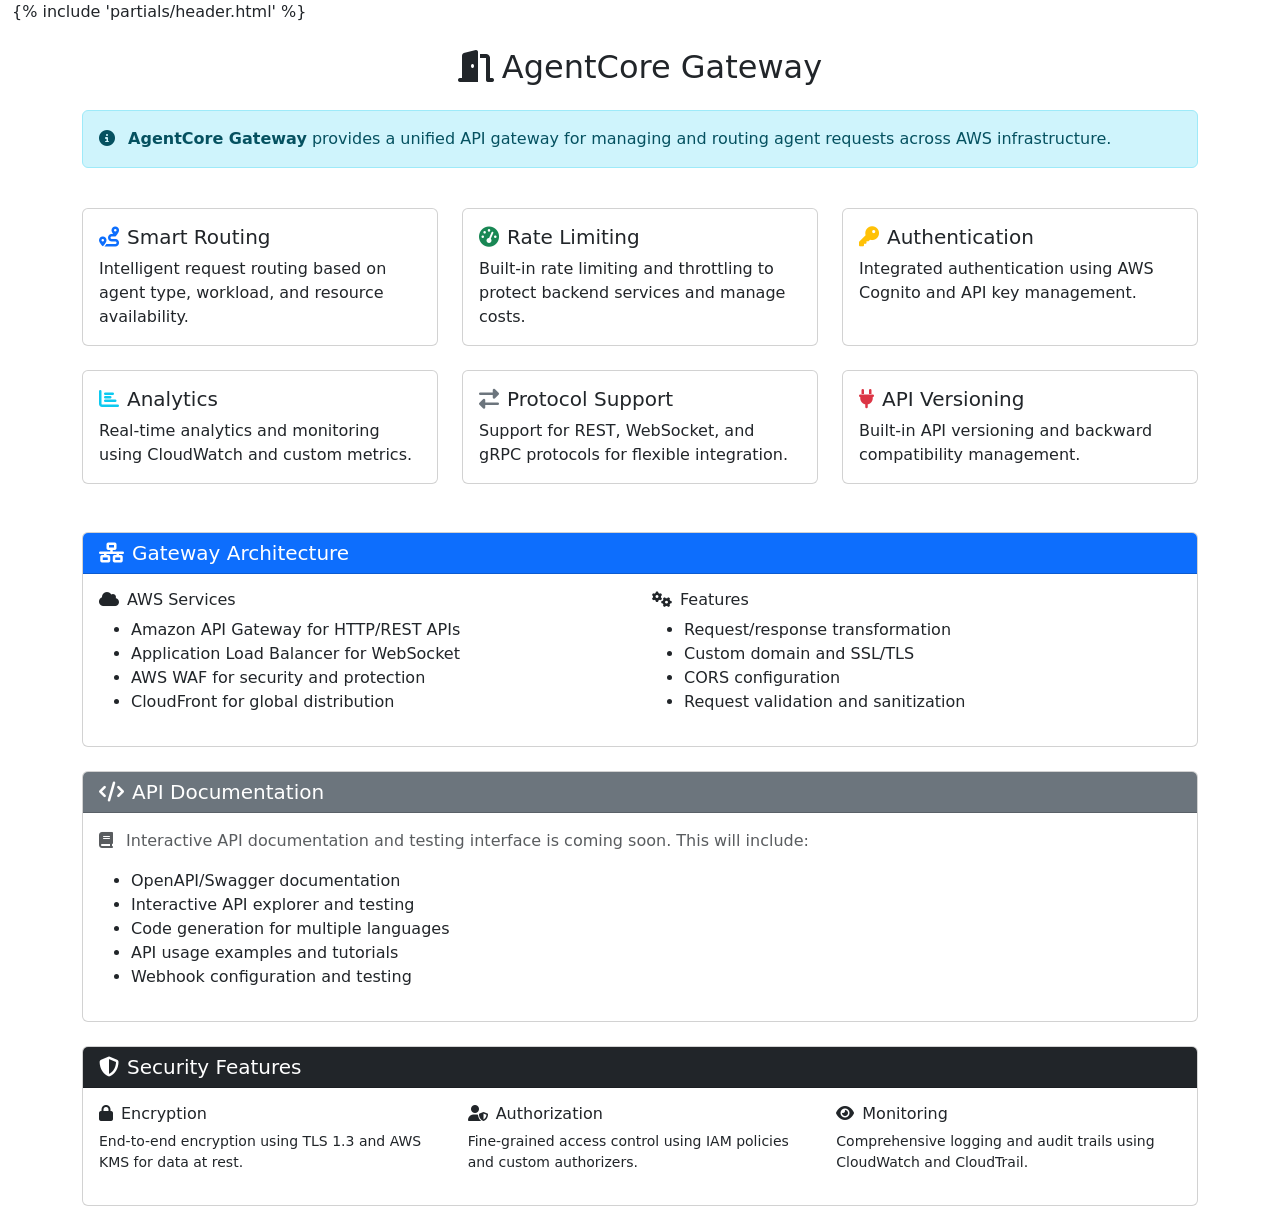
==== templates/agentcore-gateway.html @ c753066d "Commit changes before migrating to new GitLab repository" ====
<!DOCTYPE html>
<html lang="en">
<head>
    <meta charset="UTF-8">
    <meta name="viewport" content="width=device-width, initial-scale=1.0">
    <title>AgentCore Gateway - AgentCore on AWS Demo UI</title>
    <link href="https://cdn.jsdelivr.net/npm/bootstrap@5.3.0-alpha1/dist/css/bootstrap.min.css" rel="stylesheet">
    <link rel="stylesheet" href="https://cdnjs.cloudflare.com/ajax/libs/font-awesome/6.4.0/css/all.min.css">
    <link rel="stylesheet" href="/static/css/style.css">
    <style>
        .nav-tabs .nav-link {
            color: #495057;
            font-weight: 500;
        }
        .nav-tabs .nav-link.active {
            color: #0d6efd;
            font-weight: 600;
        }
        .coming-soon-badge {
            font-size: 0.65rem;
            margin-left: 5px;
            padding: 0.25em 0.5em;
            vertical-align: middle;
            font-weight: normal;
        }

        /* GitHub link styles */
        .github-link {
            color: #333;
            text-decoration: none;
            font-weight: 500;
            padding: 8px 16px;
            border-radius: 6px;
            background-color: #f8f9fa;
            border: 1px solid #dee2e6;
            transition: all 0.2s ease-in-out;
            display: inline-flex;
            align-items: center;
            gap: 8px;
        }

        .github-link:hover {
            color: #0d6efd;
            background-color: #e9ecef;
            border-color: #0d6efd;
            text-decoration: none;
            transform: translateY(-1px);
            box-shadow: 0 2px 4px rgba(0, 0, 0, 0.1);
        }

        .github-icon {
            width: 20px;
            height: 20px;
            fill: currentColor;
        }

        .feature-card {
            transition: transform 0.2s;
        }

        .feature-card:hover {
            transform: translateY(-5px);
        }
    </style>
</head>
<body>
    <div class="container-fluid">
        {% include 'partials/header.html' %}

        <div class="row main-content">
            <div class="col-12 mt-4">
                <div class="container">
                    <h2 class="text-center mb-4">
                        <i class="fas fa-door-open me-2"></i>AgentCore Gateway
                    </h2>
                    
                    <div class="row mb-4">
                        <div class="col-12">
                            <div class="alert alert-info">
                                <i class="fas fa-info-circle me-2"></i>
                                <strong>AgentCore Gateway</strong> provides a unified API gateway for managing and routing agent requests across AWS infrastructure.
                            </div>
                        </div>
                    </div>

                    <div class="row g-4">
                        <!-- Gateway Features -->
                        <div class="col-md-4">
                            <div class="card feature-card h-100">
                                <div class="card-body">
                                    <h5 class="card-title">
                                        <i class="fas fa-route text-primary me-2"></i>Smart Routing
                                    </h5>
                                    <p class="card-text">
                                        Intelligent request routing based on agent type, workload, and resource availability.
                                    </p>
                                </div>
                            </div>
                        </div>

                        <div class="col-md-4">
                            <div class="card feature-card h-100">
                                <div class="card-body">
                                    <h5 class="card-title">
                                        <i class="fas fa-tachometer-alt text-success me-2"></i>Rate Limiting
                                    </h5>
                                    <p class="card-text">
                                        Built-in rate limiting and throttling to protect backend services and manage costs.
                                    </p>
                                </div>
                            </div>
                        </div>

                        <div class="col-md-4">
                            <div class="card feature-card h-100">
                                <div class="card-body">
                                    <h5 class="card-title">
                                        <i class="fas fa-key text-warning me-2"></i>Authentication
                                    </h5>
                                    <p class="card-text">
                                        Integrated authentication using AWS Cognito and API key management.
                                    </p>
                                </div>
                            </div>
                        </div>

                        <div class="col-md-4">
                            <div class="card feature-card h-100">
                                <div class="card-body">
                                    <h5 class="card-title">
                                        <i class="fas fa-chart-bar text-info me-2"></i>Analytics
                                    </h5>
                                    <p class="card-text">
                                        Real-time analytics and monitoring using CloudWatch and custom metrics.
                                    </p>
                                </div>
                            </div>
                        </div>

                        <div class="col-md-4">
                            <div class="card feature-card h-100">
                                <div class="card-body">
                                    <h5 class="card-title">
                                        <i class="fas fa-exchange-alt text-secondary me-2"></i>Protocol Support
                                    </h5>
                                    <p class="card-text">
                                        Support for REST, WebSocket, and gRPC protocols for flexible integration.
                                    </p>
                                </div>
                            </div>
                        </div>

                        <div class="col-md-4">
                            <div class="card feature-card h-100">
                                <div class="card-body">
                                    <h5 class="card-title">
                                        <i class="fas fa-plug text-danger me-2"></i>API Versioning
                                    </h5>
                                    <p class="card-text">
                                        Built-in API versioning and backward compatibility management.
                                    </p>
                                </div>
                            </div>
                        </div>
                    </div>

                    <div class="row mt-5">
                        <div class="col-12">
                            <div class="card">
                                <div class="card-header bg-primary text-white">
                                    <h5 class="mb-0">
                                        <i class="fas fa-network-wired me-2"></i>Gateway Architecture
                                    </h5>
                                </div>
                                <div class="card-body">
                                    <div class="row">
                                        <div class="col-md-6">
                                            <h6><i class="fas fa-cloud me-2"></i>AWS Services</h6>
                                            <ul>
                                                <li>Amazon API Gateway for HTTP/REST APIs</li>
                                                <li>Application Load Balancer for WebSocket</li>
                                                <li>AWS WAF for security and protection</li>
                                                <li>CloudFront for global distribution</li>
                                            </ul>
                                        </div>
                                        <div class="col-md-6">
                                            <h6><i class="fas fa-cogs me-2"></i>Features</h6>
                                            <ul>
                                                <li>Request/response transformation</li>
                                                <li>Custom domain and SSL/TLS</li>
                                                <li>CORS configuration</li>
                                                <li>Request validation and sanitization</li>
                                            </ul>
                                        </div>
                                    </div>
                                </div>
                            </div>
                        </div>
                    </div>

                    <div class="row mt-4">
                        <div class="col-12">
                            <div class="card">
                                <div class="card-header bg-secondary text-white">
                                    <h5 class="mb-0">
                                        <i class="fas fa-code me-2"></i>API Documentation
                                    </h5>
                                </div>
                                <div class="card-body">
                                    <p class="text-muted">
                                        <i class="fas fa-book me-2"></i>
                                        Interactive API documentation and testing interface is coming soon. This will include:
                                    </p>
                                    <ul>
                                        <li>OpenAPI/Swagger documentation</li>
                                        <li>Interactive API explorer and testing</li>
                                        <li>Code generation for multiple languages</li>
                                        <li>API usage examples and tutorials</li>
                                        <li>Webhook configuration and testing</li>
                                    </ul>
                                </div>
                            </div>
                        </div>
                    </div>

                    <div class="row mt-4">
                        <div class="col-12">
                            <div class="card">
                                <div class="card-header bg-dark text-white">
                                    <h5 class="mb-0">
                                        <i class="fas fa-shield-alt me-2"></i>Security Features
                                    </h5>
                                </div>
                                <div class="card-body">
                                    <div class="row">
                                        <div class="col-md-4">
                                            <h6><i class="fas fa-lock me-2"></i>Encryption</h6>
                                            <p class="small">End-to-end encryption using TLS 1.3 and AWS KMS for data at rest.</p>
                                        </div>
                                        <div class="col-md-4">
                                            <h6><i class="fas fa-user-shield me-2"></i>Authorization</h6>
                                            <p class="small">Fine-grained access control using IAM policies and custom authorizers.</p>
                                        </div>
                                        <div class="col-md-4">
                                            <h6><i class="fas fa-eye me-2"></i>Monitoring</h6>
                                            <p class="small">Comprehensive logging and audit trails using CloudWatch and CloudTrail.</p>
                                        </div>
                                    </div>
                                </div>
                            </div>
                        </div>
                    </div>
                </div>
            </div>
        </div>
    </div>

    <script src="https://cdn.jsdelivr.net/npm/bootstrap@5.3.0-alpha1/dist/js/bootstrap.bundle.min.js"></script>
    <script src="/static/js/script.js"></script>
</body>
</html>
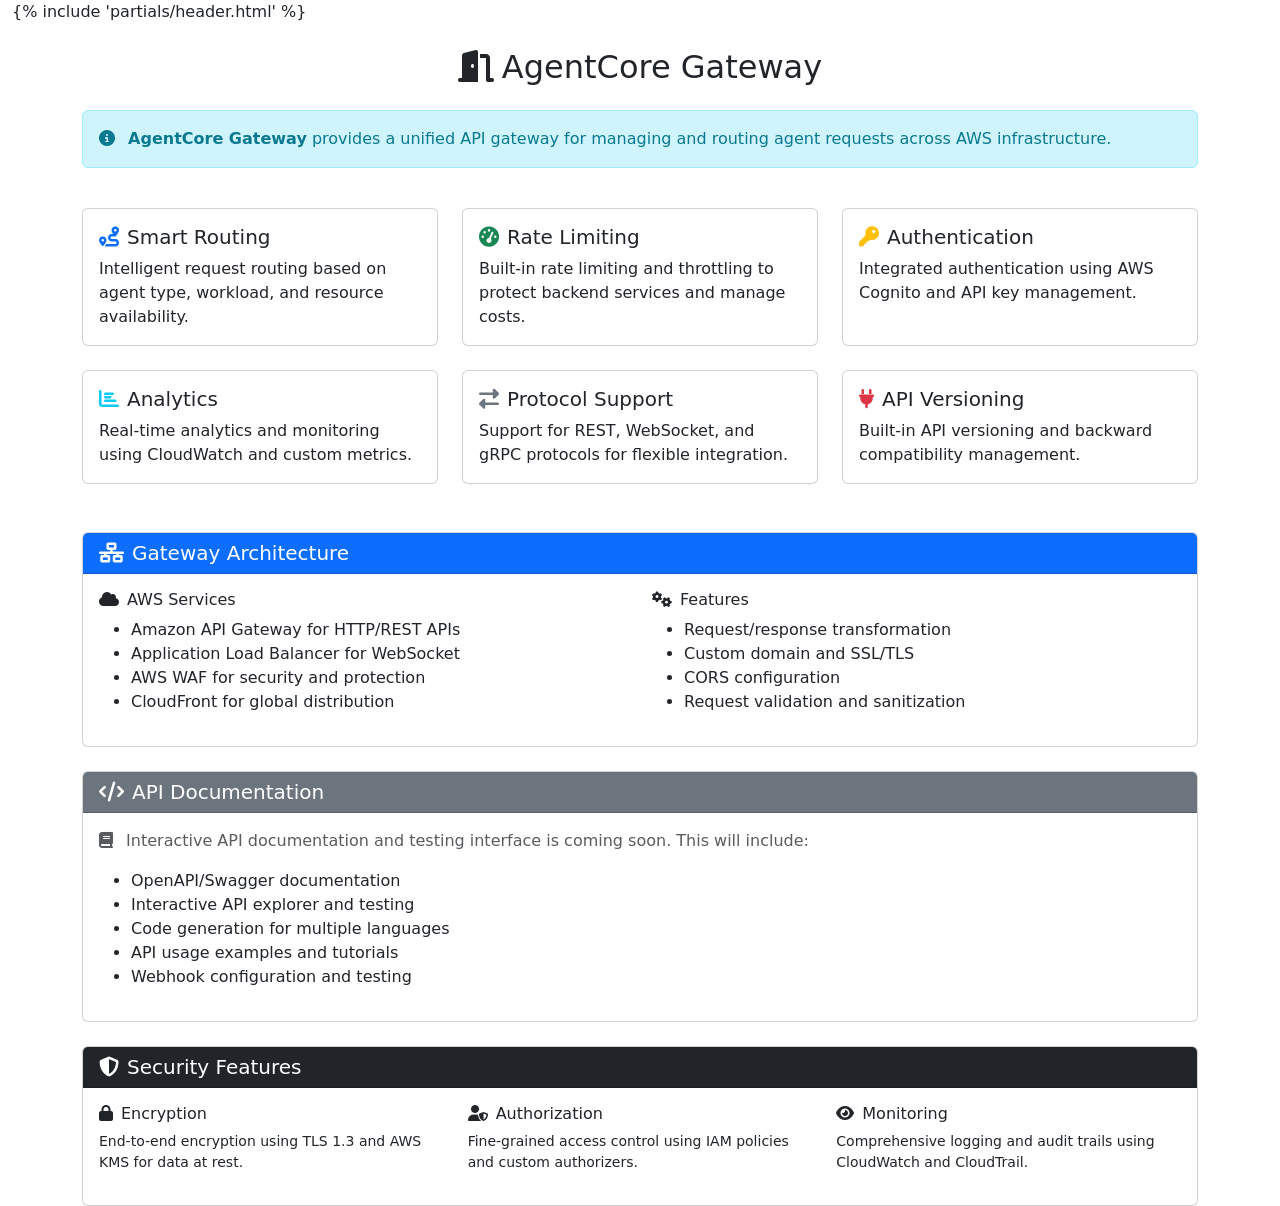
==== commit 55d8cdc7: "chore: Replace Bootstrap CDN with local static resources - Download Bootstrap 5.3.0-alpha1 CSS and J" ====
--- a/templates/agentcore-gateway.html
+++ b/templates/agentcore-gateway.html
@@ -4,7 +4,7 @@
     <meta charset="UTF-8">
     <meta name="viewport" content="width=device-width, initial-scale=1.0">
     <title>AgentCore Gateway - AgentCore on AWS Demo UI</title>
-    <link href="https://cdn.jsdelivr.net/npm/bootstrap@5.3.0-alpha1/dist/css/bootstrap.min.css" rel="stylesheet">
+    <link href="/static/css/bootstrap.min.css" rel="stylesheet">
     <link rel="stylesheet" href="https://cdnjs.cloudflare.com/ajax/libs/font-awesome/6.4.0/css/all.min.css">
     <link rel="stylesheet" href="/static/css/style.css">
     <style>
@@ -255,7 +255,7 @@
         </div>
     </div>
 
-    <script src="https://cdn.jsdelivr.net/npm/bootstrap@5.3.0-alpha1/dist/js/bootstrap.bundle.min.js"></script>
+    <script src="/static/js/bootstrap.bundle.min.js"></script>
     <script src="/static/js/script.js"></script>
 </body>
 </html>
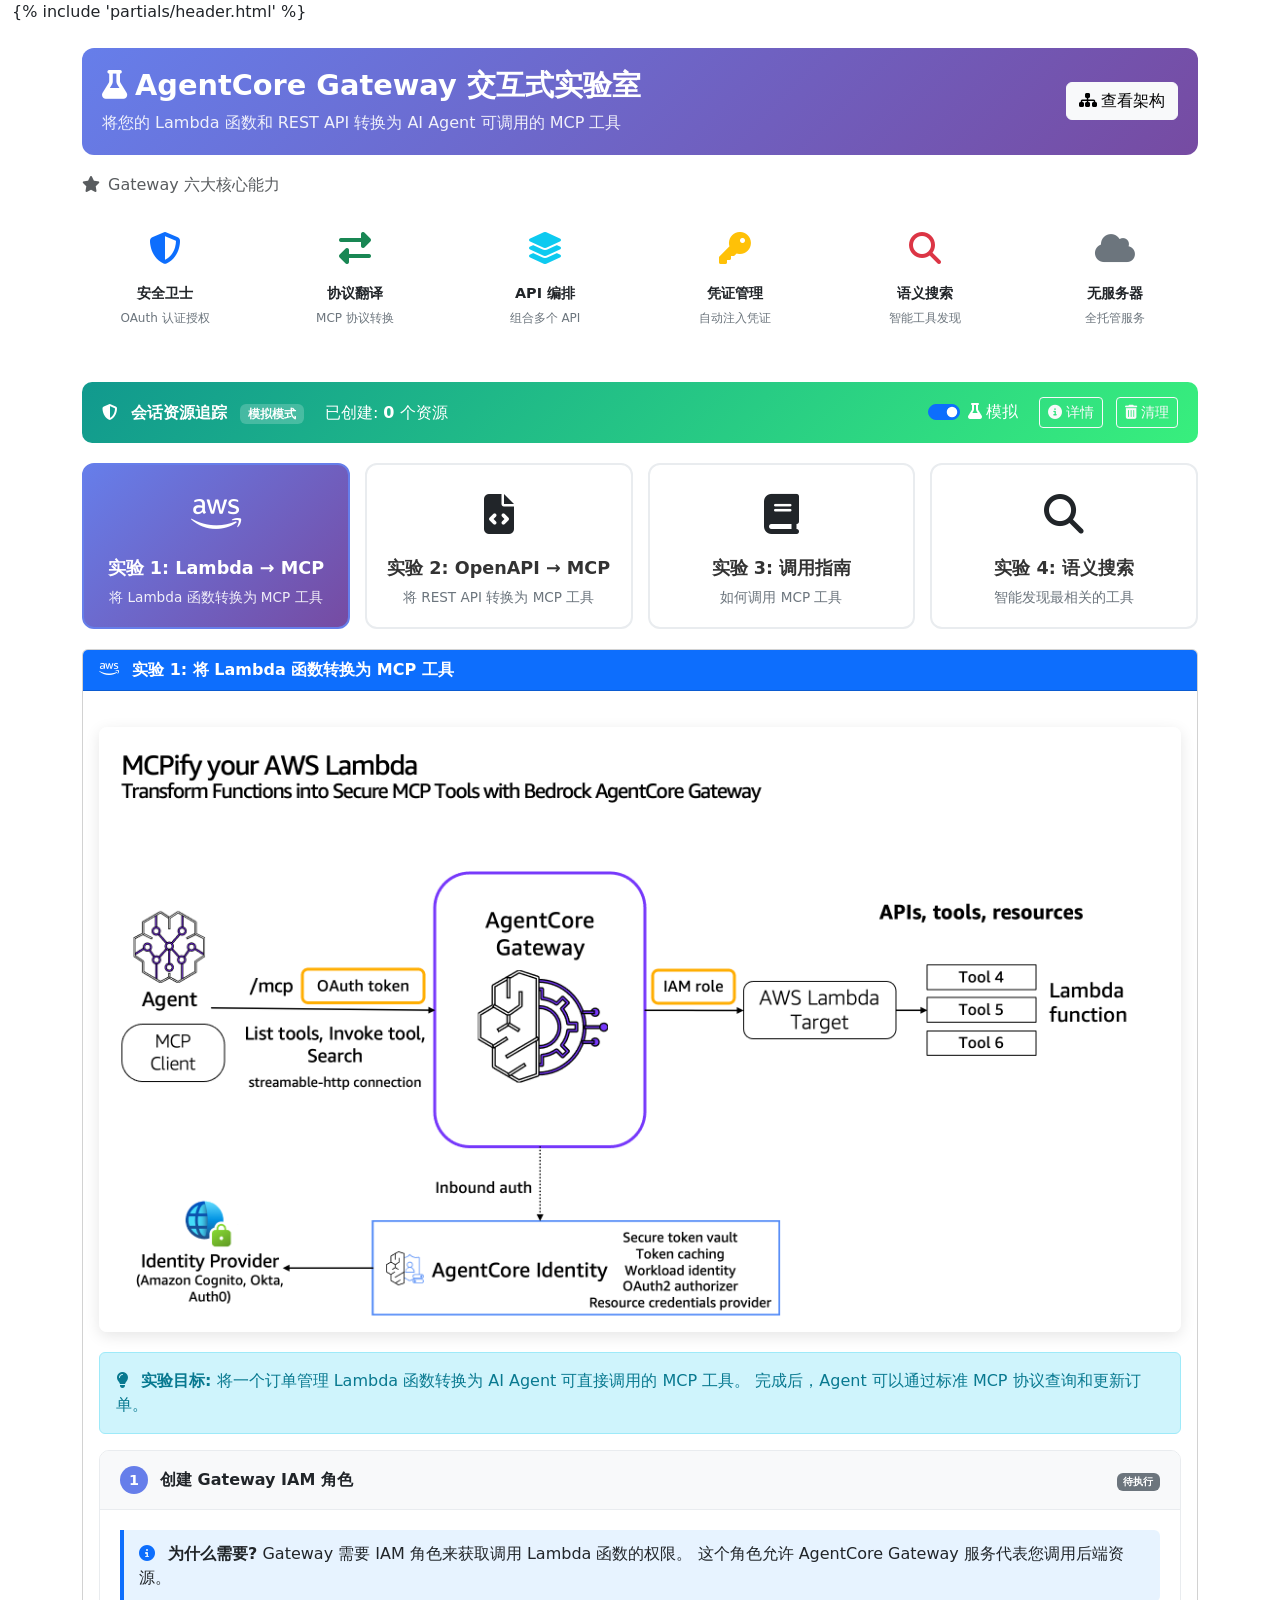
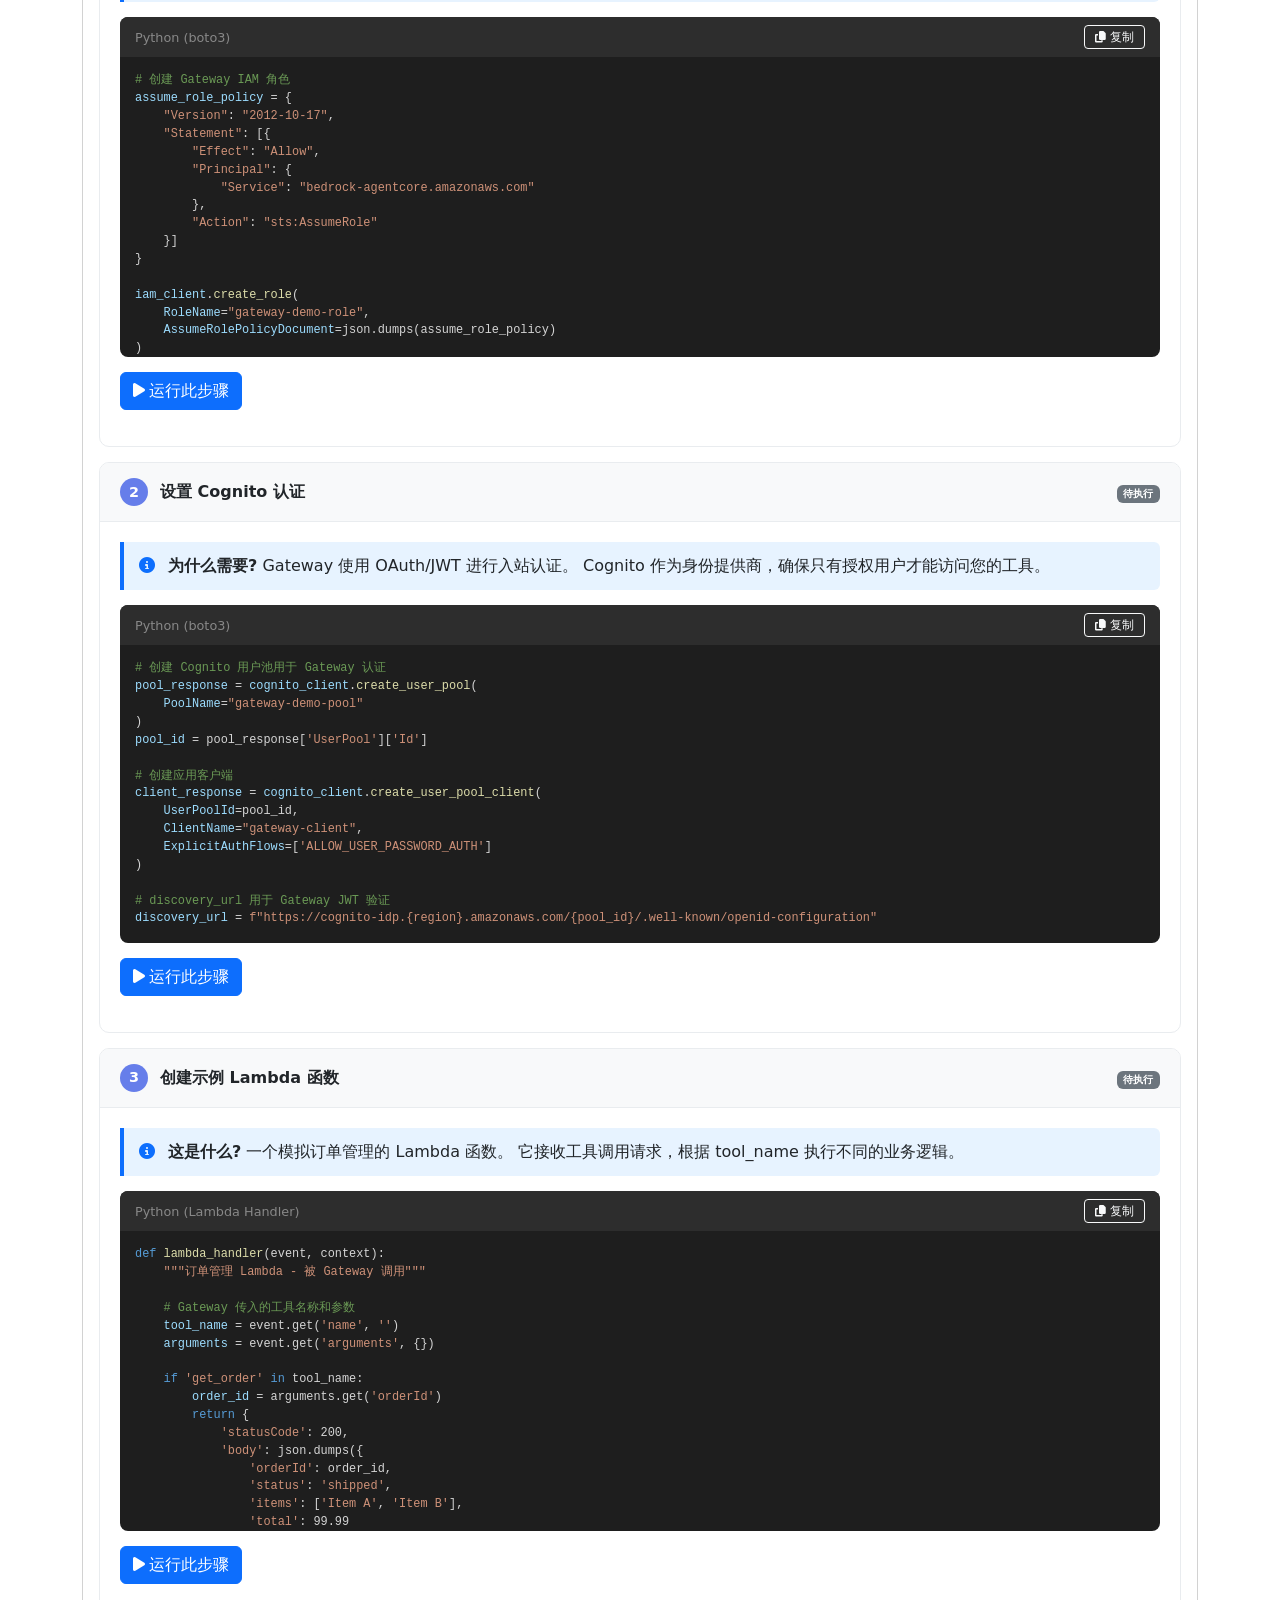
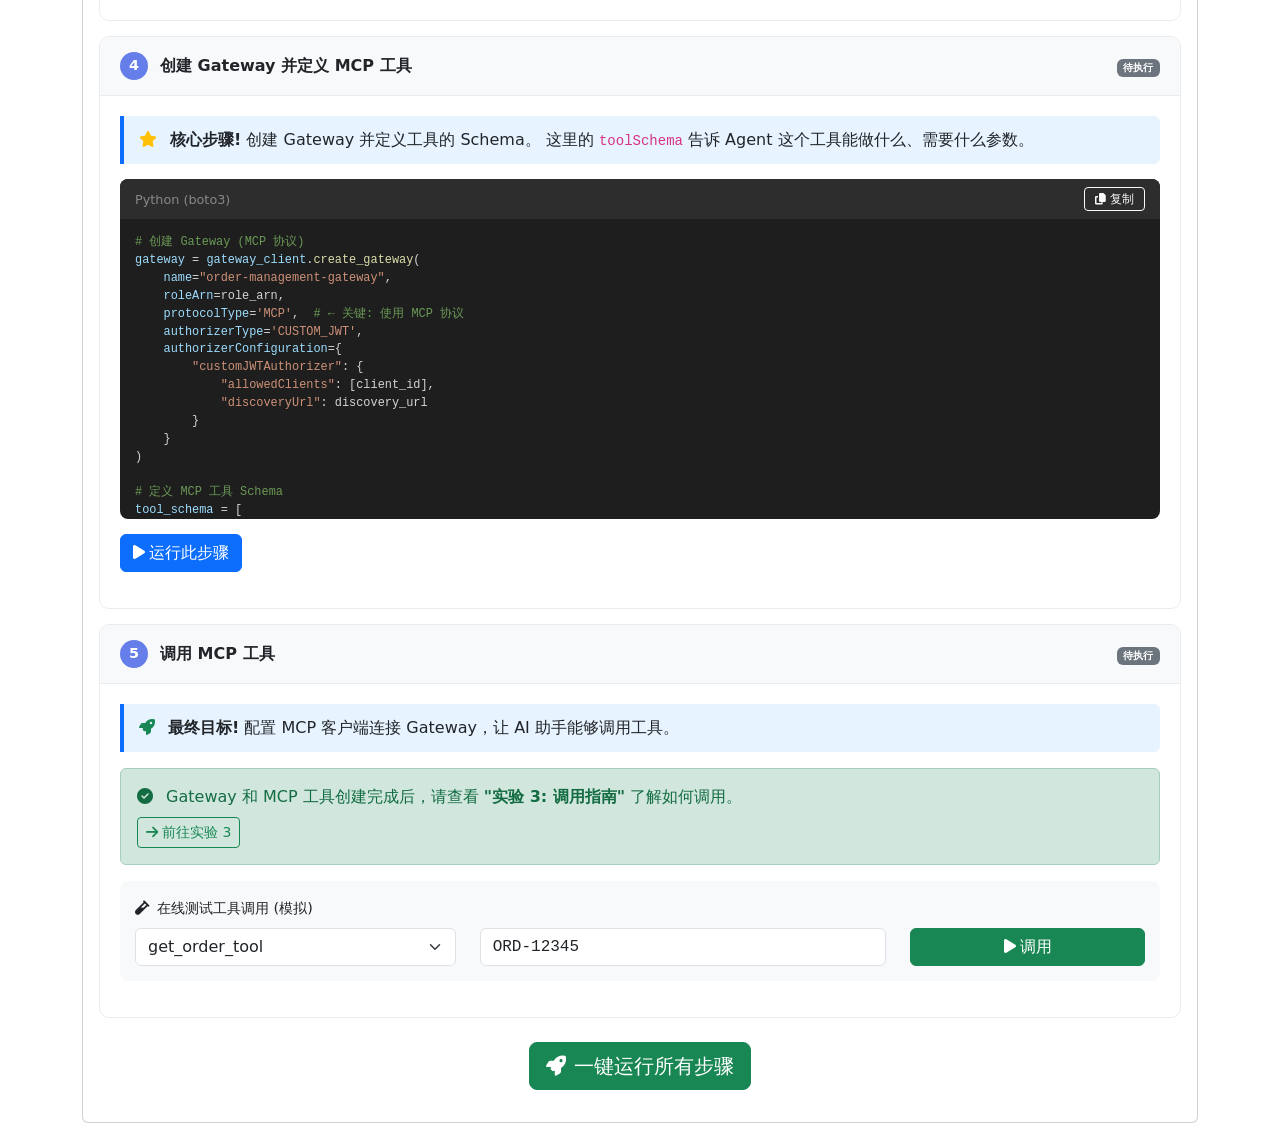
==== commit 46a78deb: "feat: 添加 AgentCore Gateway 交互式实验室 - 实验 1: Lambda → MCP 工具转换 - 实验 2: OpenAPI → MCP 工具转换 - 实验 3: MCP 工" ====
--- a/templates/agentcore-gateway.html
+++ b/templates/agentcore-gateway.html
@@ -3,63 +3,376 @@
 <head>
     <meta charset="UTF-8">
     <meta name="viewport" content="width=device-width, initial-scale=1.0">
-    <title>AgentCore Gateway - AgentCore on AWS Demo UI</title>
+    <title>AgentCore Gateway Lab - AgentCore on AWS Demo UI</title>
     <link href="/static/css/bootstrap.min.css" rel="stylesheet">
     <link rel="stylesheet" href="https://cdnjs.cloudflare.com/ajax/libs/font-awesome/6.4.0/css/all.min.css">
     <link rel="stylesheet" href="/static/css/style.css">
     <style>
-        .nav-tabs .nav-link {
-            color: #495057;
+        /* Lab Style */
+        .lab-container {
+            background: linear-gradient(135deg, #667eea 0%, #764ba2 100%);
+            padding: 20px;
+            border-radius: 12px;
+            margin-bottom: 20px;
+        }
+        .lab-title {
+            color: white;
+            font-size: 1.8rem;
+            font-weight: 700;
+        }
+        .lab-subtitle {
+            color: rgba(255,255,255,0.9);
+            font-size: 1rem;
+        }
+
+        /* Capability Cards */
+        .capability-card {
+            background: white;
+            border-radius: 10px;
+            padding: 15px;
+            text-align: center;
+            transition: transform 0.2s, box-shadow 0.2s;
+            height: 100%;
+        }
+        .capability-card:hover {
+            transform: translateY(-3px);
+            box-shadow: 0 8px 25px rgba(0,0,0,0.15);
+        }
+        .capability-icon {
+            font-size: 2rem;
+            margin-bottom: 10px;
+        }
+        .capability-title {
+            font-weight: 600;
+            font-size: 0.9rem;
+            margin-bottom: 5px;
+        }
+        .capability-desc {
+            font-size: 0.75rem;
+            color: #6c757d;
+        }
+
+        /* Experiment Cards */
+        .experiment-selector {
+            display: flex;
+            gap: 15px;
+            margin-bottom: 20px;
+        }
+        .experiment-card {
+            flex: 1;
+            background: white;
+            border: 2px solid #e9ecef;
+            border-radius: 12px;
+            padding: 20px;
+            cursor: pointer;
+            transition: all 0.3s;
+            text-align: center;
+        }
+        .experiment-card:hover {
+            border-color: #667eea;
+            box-shadow: 0 4px 15px rgba(102,126,234,0.2);
+        }
+        .experiment-card.active {
+            border-color: #667eea;
+            background: linear-gradient(135deg, #667eea 0%, #764ba2 100%);
+            color: white;
+        }
+        .experiment-card.active .experiment-desc {
+            color: rgba(255,255,255,0.9);
+        }
+        .experiment-icon {
+            font-size: 2.5rem;
+            margin-bottom: 10px;
+        }
+        .experiment-title {
+            font-weight: 600;
+            font-size: 1.1rem;
+            color: #333;
+        }
+        .experiment-desc {
+            font-size: 0.85rem;
+            color: #6c757d;
+            margin-top: 5px;
+        }
+        .experiment-card.active .experiment-title {
+            color: white;
+        }
+
+        /* Step Cards */
+        .step-card {
+            background: white;
+            border: 1px solid #e9ecef;
+            border-radius: 10px;
+            margin-bottom: 15px;
+            overflow: hidden;
+        }
+        .step-header {
+            background: #f8f9fa;
+            padding: 15px 20px;
+            border-bottom: 1px solid #e9ecef;
+            display: flex;
+            align-items: center;
+            justify-content: space-between;
+        }
+        .step-number {
+            background: #667eea;
+            color: white;
+            width: 28px;
+            height: 28px;
+            border-radius: 50%;
+            display: flex;
+            align-items: center;
+            justify-content: center;
+            font-weight: 600;
+            font-size: 0.9rem;
+            margin-right: 12px;
+        }
+        .step-title {
+            font-weight: 600;
+            flex: 1;
+        }
+        .step-status {
+            font-size: 0.85rem;
+        }
+        .step-body {
+            padding: 20px;
+        }
+        .step-explanation {
+            background: #e7f3ff;
+            border-left: 4px solid #0d6efd;
+            padding: 12px 15px;
+            margin-bottom: 15px;
+            border-radius: 0 6px 6px 0;
+        }
+        .step-explanation i {
+            color: #0d6efd;
+        }
+
+        /* Code Block */
+        .code-block {
+            background: #1e1e1e;
+            border-radius: 8px;
+            overflow: hidden;
+            margin: 15px 0;
+        }
+        .code-header {
+            background: #2d2d2d;
+            padding: 8px 15px;
+            display: flex;
+            justify-content: space-between;
+            align-items: center;
+        }
+        .code-lang {
+            color: #888;
+            font-size: 0.8rem;
+        }
+        .code-actions {
+            display: flex;
+            gap: 8px;
+        }
+        .code-actions .btn {
+            padding: 2px 10px;
+            font-size: 0.75rem;
+        }
+        .code-content {
+            padding: 15px;
+            color: #d4d4d4;
+            font-family: 'Courier New', monospace;
+            font-size: 0.85rem;
+            overflow-x: auto;
+            max-height: 300px;
+            overflow-y: auto;
+        }
+        .code-content pre {
+            margin: 0;
+            white-space: pre-wrap;
+        }
+
+        /* Syntax Highlighting */
+        .code-keyword { color: #569cd6; }
+        .code-string { color: #ce9178; }
+        .code-comment { color: #6a9955; }
+        .code-function { color: #dcdcaa; }
+        .code-variable { color: #9cdcfe; }
+
+        /* Parameter Input */
+        .param-input {
+            background: #f8f9fa;
+            border-radius: 8px;
+            padding: 15px;
+            margin: 15px 0;
+        }
+        .param-input label {
             font-weight: 500;
-        }
-        .nav-tabs .nav-link.active {
-            color: #0d6efd;
+            font-size: 0.9rem;
+        }
+        .param-input .form-control {
+            font-family: 'Courier New', monospace;
+        }
+
+        /* Result Display */
+        .result-panel {
+            background: #f8f9fa;
+            border-radius: 8px;
+            padding: 20px;
+            margin-top: 15px;
+        }
+        .result-panel.success {
+            background: #d1e7dd;
+            border: 1px solid #badbcc;
+        }
+        .result-panel.error {
+            background: #f8d7da;
+            border: 1px solid #f5c2c7;
+        }
+
+        /* Log Display */
+        .log-panel {
+            background: #1e1e1e;
+            border-radius: 8px;
+            padding: 15px;
+            max-height: 300px;
+            overflow-y: auto;
+            font-family: 'Courier New', monospace;
+            font-size: 0.85rem;
+            color: #d4d4d4;
+        }
+        .log-panel .log-line {
+            margin: 2px 0;
+        }
+        .log-panel .log-success { color: #4ec9b0; }
+        .log-panel .log-error { color: #f14c4c; }
+        .log-panel .log-info { color: #3794ff; }
+
+        /* Architecture Image */
+        .arch-image {
+            text-align: center;
+            margin: 20px 0;
+        }
+        .arch-image img {
+            max-width: 100%;
+            border-radius: 8px;
+            box-shadow: 0 4px 15px rgba(0,0,0,0.1);
+        }
+
+        /* Session Panel */
+        .session-panel {
+            background: linear-gradient(135deg, #11998e 0%, #38ef7d 100%);
+            border-radius: 10px;
+            padding: 15px 20px;
+            color: white;
+            margin-bottom: 20px;
+        }
+        .session-panel .badge {
+            background: rgba(255,255,255,0.2);
+        }
+
+        /* Comparison Table */
+        .comparison-table {
+            background: white;
+            border-radius: 10px;
+            overflow: hidden;
+        }
+        .comparison-table th {
+            background: #667eea;
+            color: white;
+        }
+
+        /* Search Demo */
+        .search-input-wrapper {
+            position: relative;
+        }
+        .search-input-wrapper .form-control {
+            padding-left: 45px;
+            padding-right: 100px;
+            height: 50px;
+            font-size: 1rem;
+        }
+        .search-input-wrapper .search-icon {
+            position: absolute;
+            left: 15px;
+            top: 50%;
+            transform: translateY(-50%);
+            color: #6c757d;
+        }
+        .search-input-wrapper .btn {
+            position: absolute;
+            right: 5px;
+            top: 50%;
+            transform: translateY(-50%);
+        }
+
+        /* Tool Cards */
+        .tool-card {
+            background: white;
+            border: 1px solid #e9ecef;
+            border-radius: 8px;
+            padding: 12px 15px;
+            margin-bottom: 10px;
+            display: flex;
+            align-items: center;
+        }
+        .tool-card.highlighted {
+            border-color: #667eea;
+            background: #f8f7ff;
+        }
+        .tool-name {
+            font-family: 'Courier New', monospace;
             font-weight: 600;
-        }
-        .coming-soon-badge {
-            font-size: 0.65rem;
-            margin-left: 5px;
-            padding: 0.25em 0.5em;
-            vertical-align: middle;
-            font-weight: normal;
-        }
-
-        /* GitHub link styles */
-        .github-link {
-            color: #333;
-            text-decoration: none;
-            font-weight: 500;
-            padding: 8px 16px;
-            border-radius: 6px;
-            background-color: #f8f9fa;
-            border: 1px solid #dee2e6;
-            transition: all 0.2s ease-in-out;
-            display: inline-flex;
+            color: #667eea;
+        }
+        .tool-relevance {
+            margin-left: auto;
+            font-size: 0.85rem;
+        }
+
+        /* Quick Actions */
+        .quick-action-btn {
+            padding: 5px 12px;
+            font-size: 0.8rem;
+            border-radius: 20px;
+        }
+
+        /* Loading States */
+        .loading-overlay {
+            position: absolute;
+            top: 0;
+            left: 0;
+            right: 0;
+            bottom: 0;
+            background: rgba(255,255,255,0.8);
+            display: flex;
             align-items: center;
-            gap: 8px;
-        }
-
-        .github-link:hover {
-            color: #0d6efd;
-            background-color: #e9ecef;
-            border-color: #0d6efd;
-            text-decoration: none;
-            transform: translateY(-1px);
-            box-shadow: 0 2px 4px rgba(0, 0, 0, 0.1);
-        }
-
-        .github-icon {
-            width: 20px;
-            height: 20px;
-            fill: currentColor;
-        }
-
-        .feature-card {
-            transition: transform 0.2s;
-        }
-
-        .feature-card:hover {
-            transform: translateY(-5px);
+            justify-content: center;
+            border-radius: 10px;
+            z-index: 10;
+        }
+
+        /* Experiment Content */
+        .experiment-content {
+            display: none;
+        }
+        .experiment-content.active {
+            display: block;
+        }
+
+        /* Before/After Comparison */
+        .comparison-panel {
+            display: flex;
+            gap: 20px;
+        }
+        .comparison-side {
+            flex: 1;
+            background: white;
+            border-radius: 10px;
+            padding: 20px;
+            border: 1px solid #e9ecef;
+        }
+        .comparison-side.before {
+            border-top: 4px solid #6c757d;
+        }
+        .comparison-side.after {
+            border-top: 4px solid #28a745;
         }
     </style>
 </head>
@@ -70,193 +383,1822 @@
         <div class="row main-content">
             <div class="col-12 mt-4">
                 <div class="container">
-                    <h2 class="text-center mb-4">
-                        <i class="fas fa-door-open me-2"></i>AgentCore Gateway
-                    </h2>
-                    
+
+                    <!-- Lab Header -->
+                    <div class="lab-container">
+                        <div class="row align-items-center">
+                            <div class="col-md-8">
+                                <h1 class="lab-title">
+                                    <i class="fas fa-flask me-2"></i>AgentCore Gateway 交互式实验室
+                                </h1>
+                                <p class="lab-subtitle mb-0">
+                                    将您的 Lambda 函数和 REST API 转换为 AI Agent 可调用的 MCP 工具
+                                </p>
+                            </div>
+                            <div class="col-md-4 text-end">
+                                <button class="btn btn-light" onclick="showArchOverview()">
+                                    <i class="fas fa-sitemap me-1"></i>查看架构
+                                </button>
+                            </div>
+                        </div>
+                    </div>
+
+                    <!-- Gateway 6 Capabilities -->
                     <div class="row mb-4">
                         <div class="col-12">
-                            <div class="alert alert-info">
-                                <i class="fas fa-info-circle me-2"></i>
-                                <strong>AgentCore Gateway</strong> provides a unified API gateway for managing and routing agent requests across AWS infrastructure.
+                            <h6 class="text-muted mb-3"><i class="fas fa-star me-2"></i>Gateway 六大核心能力</h6>
+                        </div>
+                        <div class="col-md-2 col-sm-4 mb-3">
+                            <div class="capability-card">
+                                <div class="capability-icon text-primary"><i class="fas fa-shield-alt"></i></div>
+                                <div class="capability-title">安全卫士</div>
+                                <div class="capability-desc">OAuth 认证授权</div>
+                            </div>
+                        </div>
+                        <div class="col-md-2 col-sm-4 mb-3">
+                            <div class="capability-card">
+                                <div class="capability-icon text-success"><i class="fas fa-exchange-alt"></i></div>
+                                <div class="capability-title">协议翻译</div>
+                                <div class="capability-desc">MCP 协议转换</div>
+                            </div>
+                        </div>
+                        <div class="col-md-2 col-sm-4 mb-3">
+                            <div class="capability-card">
+                                <div class="capability-icon text-info"><i class="fas fa-layer-group"></i></div>
+                                <div class="capability-title">API 编排</div>
+                                <div class="capability-desc">组合多个 API</div>
+                            </div>
+                        </div>
+                        <div class="col-md-2 col-sm-4 mb-3">
+                            <div class="capability-card">
+                                <div class="capability-icon text-warning"><i class="fas fa-key"></i></div>
+                                <div class="capability-title">凭证管理</div>
+                                <div class="capability-desc">自动注入凭证</div>
+                            </div>
+                        </div>
+                        <div class="col-md-2 col-sm-4 mb-3">
+                            <div class="capability-card">
+                                <div class="capability-icon text-danger"><i class="fas fa-search"></i></div>
+                                <div class="capability-title">语义搜索</div>
+                                <div class="capability-desc">智能工具发现</div>
+                            </div>
+                        </div>
+                        <div class="col-md-2 col-sm-4 mb-3">
+                            <div class="capability-card">
+                                <div class="capability-icon text-secondary"><i class="fas fa-cloud"></i></div>
+                                <div class="capability-title">无服务器</div>
+                                <div class="capability-desc">全托管服务</div>
                             </div>
                         </div>
                     </div>
 
-                    <div class="row g-4">
-                        <!-- Gateway Features -->
-                        <div class="col-md-4">
-                            <div class="card feature-card h-100">
-                                <div class="card-body">
-                                    <h5 class="card-title">
-                                        <i class="fas fa-route text-primary me-2"></i>Smart Routing
-                                    </h5>
-                                    <p class="card-text">
-                                        Intelligent request routing based on agent type, workload, and resource availability.
-                                    </p>
-                                </div>
+                    <!-- Session Resource Panel -->
+                    <div class="session-panel">
+                        <div class="row align-items-center">
+                            <div class="col-md-6">
+                                <i class="fas fa-shield-alt me-2"></i>
+                                <strong>会话资源追踪</strong>
+                                <span class="badge ms-2" id="modeBadge">模拟模式</span>
+                                <span class="ms-3">
+                                    已创建: <strong id="sessionResourceCount">0</strong> 个资源
+                                </span>
+                            </div>
+                            <div class="col-md-6 text-end">
+                                <!-- Simulation Mode Toggle -->
+                                <div class="form-check form-switch d-inline-block me-3" style="vertical-align: middle;">
+                                    <input class="form-check-input" type="checkbox" id="simulationModeToggle" checked onchange="toggleSimulationMode()">
+                                    <label class="form-check-label text-white" for="simulationModeToggle" id="simulationModeLabel">
+                                        <i class="fas fa-flask me-1"></i>模拟
+                                    </label>
+                                </div>
+                                <button class="btn btn-sm btn-outline-light me-2" onclick="refreshSessionInfo()">
+                                    <i class="fas fa-info-circle me-1"></i>详情
+                                </button>
+                                <button class="btn btn-sm btn-outline-light" onclick="cleanupSessionResources()">
+                                    <i class="fas fa-trash-alt me-1"></i>清理
+                                </button>
                             </div>
                         </div>
-
-                        <div class="col-md-4">
-                            <div class="card feature-card h-100">
-                                <div class="card-body">
-                                    <h5 class="card-title">
-                                        <i class="fas fa-tachometer-alt text-success me-2"></i>Rate Limiting
-                                    </h5>
-                                    <p class="card-text">
-                                        Built-in rate limiting and throttling to protect backend services and manage costs.
-                                    </p>
-                                </div>
+                        <div id="sessionInfoDisplay" class="mt-3" style="display: none;">
+                            <div class="bg-white bg-opacity-10 rounded p-3">
+                                <div id="sessionInfoContent"></div>
                             </div>
                         </div>
-
-                        <div class="col-md-4">
-                            <div class="card feature-card h-100">
-                                <div class="card-body">
-                                    <h5 class="card-title">
-                                        <i class="fas fa-key text-warning me-2"></i>Authentication
-                                    </h5>
-                                    <p class="card-text">
-                                        Integrated authentication using AWS Cognito and API key management.
-                                    </p>
-                                </div>
-                            </div>
-                        </div>
-
-                        <div class="col-md-4">
-                            <div class="card feature-card h-100">
-                                <div class="card-body">
-                                    <h5 class="card-title">
-                                        <i class="fas fa-chart-bar text-info me-2"></i>Analytics
-                                    </h5>
-                                    <p class="card-text">
-                                        Real-time analytics and monitoring using CloudWatch and custom metrics.
-                                    </p>
-                                </div>
-                            </div>
-                        </div>
-
-                        <div class="col-md-4">
-                            <div class="card feature-card h-100">
-                                <div class="card-body">
-                                    <h5 class="card-title">
-                                        <i class="fas fa-exchange-alt text-secondary me-2"></i>Protocol Support
-                                    </h5>
-                                    <p class="card-text">
-                                        Support for REST, WebSocket, and gRPC protocols for flexible integration.
-                                    </p>
-                                </div>
-                            </div>
-                        </div>
-
-                        <div class="col-md-4">
-                            <div class="card feature-card h-100">
-                                <div class="card-body">
-                                    <h5 class="card-title">
-                                        <i class="fas fa-plug text-danger me-2"></i>API Versioning
-                                    </h5>
-                                    <p class="card-text">
-                                        Built-in API versioning and backward compatibility management.
-                                    </p>
+                        <!-- Simulation Mode Warning and Credentials Input -->
+                        <div id="realModeWarning" class="mt-2" style="display: none;">
+                            <div class="bg-warning bg-opacity-25 rounded p-2 mb-2">
+                                <i class="fas fa-exclamation-triangle me-2"></i>
+                                <small><strong>真实模式:</strong> 将创建真实的 AWS 资源，请确保您了解相关费用和清理责任。</small>
+                            </div>
+                            <!-- AWS Credentials Input -->
+                            <div class="bg-dark bg-opacity-50 rounded p-3">
+                                <h6 class="text-white mb-3">
+                                    <i class="fas fa-key me-2"></i>AWS 凭证配置
+                                    <small class="text-warning ms-2">(仅用于本次会话，不会存储)</small>
+                                </h6>
+                                <div class="row g-2">
+                                    <div class="col-md-4">
+                                        <label class="form-label text-white-50 small">Access Key ID</label>
+                                        <input type="text" class="form-control form-control-sm" id="aws-access-key"
+                                               placeholder="AKIA..." autocomplete="off">
+                                    </div>
+                                    <div class="col-md-4">
+                                        <label class="form-label text-white-50 small">Secret Access Key</label>
+                                        <input type="password" class="form-control form-control-sm" id="aws-secret-key"
+                                               placeholder="••••••••" autocomplete="off">
+                                    </div>
+                                    <div class="col-md-3">
+                                        <label class="form-label text-white-50 small">Region</label>
+                                        <select class="form-select form-select-sm" id="aws-region">
+                                            <option value="us-west-2">us-west-2</option>
+                                            <option value="us-east-1">us-east-1</option>
+                                            <option value="ap-northeast-1">ap-northeast-1</option>
+                                            <option value="eu-west-1">eu-west-1</option>
+                                        </select>
+                                    </div>
+                                    <div class="col-md-1 d-flex align-items-end">
+                                        <button class="btn btn-sm btn-outline-light w-100" onclick="validateAwsCredentials()" title="验证凭证">
+                                            <i class="fas fa-check"></i>
+                                        </button>
+                                    </div>
+                                </div>
+                                <div id="credentials-status" class="mt-2"></div>
+                                <div class="mt-2">
+                                    <small class="text-white-50">
+                                        <i class="fas fa-shield-alt me-1"></i>
+                                        凭证仅在浏览器内存中使用，页面刷新后自动清除。需要的 IAM 权限：
+                                        <code>bedrock-agentcore:*</code>, <code>lambda:*</code>, <code>cognito-idp:*</code>, <code>iam:*</code>
+                                    </small>
                                 </div>
                             </div>
                         </div>
                     </div>
 
-                    <div class="row mt-5">
-                        <div class="col-12">
-                            <div class="card">
-                                <div class="card-header bg-primary text-white">
-                                    <h5 class="mb-0">
-                                        <i class="fas fa-network-wired me-2"></i>Gateway Architecture
-                                    </h5>
-                                </div>
-                                <div class="card-body">
-                                    <div class="row">
-                                        <div class="col-md-6">
-                                            <h6><i class="fas fa-cloud me-2"></i>AWS Services</h6>
-                                            <ul>
-                                                <li>Amazon API Gateway for HTTP/REST APIs</li>
-                                                <li>Application Load Balancer for WebSocket</li>
-                                                <li>AWS WAF for security and protection</li>
-                                                <li>CloudFront for global distribution</li>
-                                            </ul>
-                                        </div>
-                                        <div class="col-md-6">
-                                            <h6><i class="fas fa-cogs me-2"></i>Features</h6>
-                                            <ul>
-                                                <li>Request/response transformation</li>
-                                                <li>Custom domain and SSL/TLS</li>
-                                                <li>CORS configuration</li>
-                                                <li>Request validation and sanitization</li>
-                                            </ul>
-                                        </div>
-                                    </div>
-                                </div>
-                            </div>
+                    <!-- Experiment Selector -->
+                    <div class="experiment-selector">
+                        <div class="experiment-card active" onclick="selectExperiment('lambda')" id="exp-card-lambda">
+                            <div class="experiment-icon"><i class="fab fa-aws"></i></div>
+                            <div class="experiment-title">实验 1: Lambda → MCP</div>
+                            <div class="experiment-desc">将 Lambda 函数转换为 MCP 工具</div>
+                        </div>
+                        <div class="experiment-card" onclick="selectExperiment('openapi')" id="exp-card-openapi">
+                            <div class="experiment-icon"><i class="fas fa-file-code"></i></div>
+                            <div class="experiment-title">实验 2: OpenAPI → MCP</div>
+                            <div class="experiment-desc">将 REST API 转换为 MCP 工具</div>
+                        </div>
+                        <div class="experiment-card" onclick="selectExperiment('guide')" id="exp-card-guide">
+                            <div class="experiment-icon"><i class="fas fa-book"></i></div>
+                            <div class="experiment-title">实验 3: 调用指南</div>
+                            <div class="experiment-desc">如何调用 MCP 工具</div>
+                        </div>
+                        <div class="experiment-card" onclick="selectExperiment('search')" id="exp-card-search">
+                            <div class="experiment-icon"><i class="fas fa-search"></i></div>
+                            <div class="experiment-title">实验 4: 语义搜索</div>
+                            <div class="experiment-desc">智能发现最相关的工具</div>
                         </div>
                     </div>
 
-                    <div class="row mt-4">
-                        <div class="col-12">
-                            <div class="card">
-                                <div class="card-header bg-secondary text-white">
-                                    <h5 class="mb-0">
-                                        <i class="fas fa-code me-2"></i>API Documentation
-                                    </h5>
-                                </div>
-                                <div class="card-body">
-                                    <p class="text-muted">
-                                        <i class="fas fa-book me-2"></i>
-                                        Interactive API documentation and testing interface is coming soon. This will include:
-                                    </p>
-                                    <ul>
-                                        <li>OpenAPI/Swagger documentation</li>
-                                        <li>Interactive API explorer and testing</li>
-                                        <li>Code generation for multiple languages</li>
-                                        <li>API usage examples and tutorials</li>
-                                        <li>Webhook configuration and testing</li>
-                                    </ul>
+                    <!-- ==================== 实验 1: Lambda → MCP ==================== -->
+                    <div id="experiment-lambda" class="experiment-content active">
+                        <div class="card">
+                            <div class="card-header bg-primary text-white">
+                                <i class="fab fa-aws me-2"></i>
+                                <strong>实验 1: 将 Lambda 函数转换为 MCP 工具</strong>
+                            </div>
+                            <div class="card-body">
+                                <!-- Architecture -->
+                                <div class="arch-image">
+                                    <img src="/static/images/gateway/lambda-iam-gateway.png" alt="Lambda to MCP Architecture">
+                                </div>
+
+                                <div class="alert alert-info">
+                                    <i class="fas fa-lightbulb me-2"></i>
+                                    <strong>实验目标:</strong> 将一个订单管理 Lambda 函数转换为 AI Agent 可直接调用的 MCP 工具。
+                                    完成后，Agent 可以通过标准 MCP 协议查询和更新订单。
+                                </div>
+
+                                <!-- Step 1: IAM Role -->
+                                <div class="step-card">
+                                    <div class="step-header">
+                                        <div class="d-flex align-items-center">
+                                            <div class="step-number">1</div>
+                                            <div class="step-title">创建 Gateway IAM 角色</div>
+                                        </div>
+                                        <div class="step-status">
+                                            <span id="step1-status" class="badge bg-secondary">待执行</span>
+                                        </div>
+                                    </div>
+                                    <div class="step-body">
+                                        <div class="step-explanation">
+                                            <i class="fas fa-info-circle me-2"></i>
+                                            <strong>为什么需要?</strong> Gateway 需要 IAM 角色来获取调用 Lambda 函数的权限。
+                                            这个角色允许 AgentCore Gateway 服务代表您调用后端资源。
+                                        </div>
+
+                                        <div class="code-block">
+                                            <div class="code-header">
+                                                <span class="code-lang">Python (boto3)</span>
+                                                <div class="code-actions">
+                                                    <button class="btn btn-outline-light btn-sm" onclick="copyCode('code-step1')">
+                                                        <i class="fas fa-copy"></i> 复制
+                                                    </button>
+                                                </div>
+                                            </div>
+                                            <div class="code-content" id="code-step1">
+<pre><span class="code-comment"># 创建 Gateway IAM 角色</span>
+<span class="code-variable">assume_role_policy</span> = {
+    <span class="code-string">"Version"</span>: <span class="code-string">"2012-10-17"</span>,
+    <span class="code-string">"Statement"</span>: [{
+        <span class="code-string">"Effect"</span>: <span class="code-string">"Allow"</span>,
+        <span class="code-string">"Principal"</span>: {
+            <span class="code-string">"Service"</span>: <span class="code-string">"bedrock-agentcore.amazonaws.com"</span>
+        },
+        <span class="code-string">"Action"</span>: <span class="code-string">"sts:AssumeRole"</span>
+    }]
+}
+
+<span class="code-variable">iam_client</span>.<span class="code-function">create_role</span>(
+    <span class="code-variable">RoleName</span>=<span class="code-string">"gateway-demo-role"</span>,
+    <span class="code-variable">AssumeRolePolicyDocument</span>=json.dumps(assume_role_policy)
+)</pre>
+                                            </div>
+                                        </div>
+
+                                        <button class="btn btn-primary" onclick="runLambdaStep(1)">
+                                            <i class="fas fa-play me-1"></i>运行此步骤
+                                            <span class="spinner-border spinner-border-sm ms-2 d-none" id="step1-loading"></span>
+                                        </button>
+                                        <div id="step1-result" class="mt-3"></div>
+                                    </div>
+                                </div>
+
+                                <!-- Step 2: Cognito -->
+                                <div class="step-card">
+                                    <div class="step-header">
+                                        <div class="d-flex align-items-center">
+                                            <div class="step-number">2</div>
+                                            <div class="step-title">设置 Cognito 认证</div>
+                                        </div>
+                                        <div class="step-status">
+                                            <span id="step2-status" class="badge bg-secondary">待执行</span>
+                                        </div>
+                                    </div>
+                                    <div class="step-body">
+                                        <div class="step-explanation">
+                                            <i class="fas fa-info-circle me-2"></i>
+                                            <strong>为什么需要?</strong> Gateway 使用 OAuth/JWT 进行入站认证。
+                                            Cognito 作为身份提供商，确保只有授权用户才能访问您的工具。
+                                        </div>
+
+                                        <div class="code-block">
+                                            <div class="code-header">
+                                                <span class="code-lang">Python (boto3)</span>
+                                                <div class="code-actions">
+                                                    <button class="btn btn-outline-light btn-sm" onclick="copyCode('code-step2')">
+                                                        <i class="fas fa-copy"></i> 复制
+                                                    </button>
+                                                </div>
+                                            </div>
+                                            <div class="code-content" id="code-step2">
+<pre><span class="code-comment"># 创建 Cognito 用户池用于 Gateway 认证</span>
+<span class="code-variable">pool_response</span> = <span class="code-variable">cognito_client</span>.<span class="code-function">create_user_pool</span>(
+    <span class="code-variable">PoolName</span>=<span class="code-string">"gateway-demo-pool"</span>
+)
+<span class="code-variable">pool_id</span> = pool_response[<span class="code-string">'UserPool'</span>][<span class="code-string">'Id'</span>]
+
+<span class="code-comment"># 创建应用客户端</span>
+<span class="code-variable">client_response</span> = <span class="code-variable">cognito_client</span>.<span class="code-function">create_user_pool_client</span>(
+    <span class="code-variable">UserPoolId</span>=pool_id,
+    <span class="code-variable">ClientName</span>=<span class="code-string">"gateway-client"</span>,
+    <span class="code-variable">ExplicitAuthFlows</span>=[<span class="code-string">'ALLOW_USER_PASSWORD_AUTH'</span>]
+)
+
+<span class="code-comment"># discovery_url 用于 Gateway JWT 验证</span>
+<span class="code-variable">discovery_url</span> = <span class="code-string">f"https://cognito-idp.{region}.amazonaws.com/{pool_id}/.well-known/openid-configuration"</span></pre>
+                                            </div>
+                                        </div>
+
+                                        <button class="btn btn-primary" onclick="runLambdaStep(2)">
+                                            <i class="fas fa-play me-1"></i>运行此步骤
+                                            <span class="spinner-border spinner-border-sm ms-2 d-none" id="step2-loading"></span>
+                                        </button>
+                                        <div id="step2-result" class="mt-3"></div>
+                                    </div>
+                                </div>
+
+                                <!-- Step 3: Lambda -->
+                                <div class="step-card">
+                                    <div class="step-header">
+                                        <div class="d-flex align-items-center">
+                                            <div class="step-number">3</div>
+                                            <div class="step-title">创建示例 Lambda 函数</div>
+                                        </div>
+                                        <div class="step-status">
+                                            <span id="step3-status" class="badge bg-secondary">待执行</span>
+                                        </div>
+                                    </div>
+                                    <div class="step-body">
+                                        <div class="step-explanation">
+                                            <i class="fas fa-info-circle me-2"></i>
+                                            <strong>这是什么?</strong> 一个模拟订单管理的 Lambda 函数。
+                                            它接收工具调用请求，根据 tool_name 执行不同的业务逻辑。
+                                        </div>
+
+                                        <div class="code-block">
+                                            <div class="code-header">
+                                                <span class="code-lang">Python (Lambda Handler)</span>
+                                                <div class="code-actions">
+                                                    <button class="btn btn-outline-light btn-sm" onclick="copyCode('code-step3')">
+                                                        <i class="fas fa-copy"></i> 复制
+                                                    </button>
+                                                </div>
+                                            </div>
+                                            <div class="code-content" id="code-step3">
+<pre><span class="code-keyword">def</span> <span class="code-function">lambda_handler</span>(event, context):
+    <span class="code-string">"""订单管理 Lambda - 被 Gateway 调用"""</span>
+
+    <span class="code-comment"># Gateway 传入的工具名称和参数</span>
+    <span class="code-variable">tool_name</span> = event.get(<span class="code-string">'name'</span>, <span class="code-string">''</span>)
+    <span class="code-variable">arguments</span> = event.get(<span class="code-string">'arguments'</span>, {})
+
+    <span class="code-keyword">if</span> <span class="code-string">'get_order'</span> <span class="code-keyword">in</span> tool_name:
+        <span class="code-variable">order_id</span> = arguments.get(<span class="code-string">'orderId'</span>)
+        <span class="code-keyword">return</span> {
+            <span class="code-string">'statusCode'</span>: <span class="code-number">200</span>,
+            <span class="code-string">'body'</span>: json.dumps({
+                <span class="code-string">'orderId'</span>: order_id,
+                <span class="code-string">'status'</span>: <span class="code-string">'shipped'</span>,
+                <span class="code-string">'items'</span>: [<span class="code-string">'Item A'</span>, <span class="code-string">'Item B'</span>],
+                <span class="code-string">'total'</span>: <span class="code-number">99.99</span>
+            })
+        }
+    <span class="code-keyword">elif</span> <span class="code-string">'update_order'</span> <span class="code-keyword">in</span> tool_name:
+        <span class="code-comment"># 更新订单逻辑...</span>
+        <span class="code-keyword">return</span> {<span class="code-string">'statusCode'</span>: <span class="code-number">200</span>, <span class="code-string">'body'</span>: <span class="code-string">'Order updated'</span>}</pre>
+                                            </div>
+                                        </div>
+
+                                        <button class="btn btn-primary" onclick="runLambdaStep(3)">
+                                            <i class="fas fa-play me-1"></i>运行此步骤
+                                            <span class="spinner-border spinner-border-sm ms-2 d-none" id="step3-loading"></span>
+                                        </button>
+                                        <div id="step3-result" class="mt-3"></div>
+                                    </div>
+                                </div>
+
+                                <!-- Step 4: Gateway + Target -->
+                                <div class="step-card">
+                                    <div class="step-header">
+                                        <div class="d-flex align-items-center">
+                                            <div class="step-number">4</div>
+                                            <div class="step-title">创建 Gateway 并定义 MCP 工具</div>
+                                        </div>
+                                        <div class="step-status">
+                                            <span id="step4-status" class="badge bg-secondary">待执行</span>
+                                        </div>
+                                    </div>
+                                    <div class="step-body">
+                                        <div class="step-explanation">
+                                            <i class="fas fa-star me-2 text-warning"></i>
+                                            <strong>核心步骤!</strong> 创建 Gateway 并定义工具的 Schema。
+                                            这里的 <code>toolSchema</code> 告诉 Agent 这个工具能做什么、需要什么参数。
+                                        </div>
+
+                                        <div class="code-block">
+                                            <div class="code-header">
+                                                <span class="code-lang">Python (boto3)</span>
+                                                <div class="code-actions">
+                                                    <button class="btn btn-outline-light btn-sm" onclick="copyCode('code-step4')">
+                                                        <i class="fas fa-copy"></i> 复制
+                                                    </button>
+                                                </div>
+                                            </div>
+                                            <div class="code-content" id="code-step4">
+<pre><span class="code-comment"># 创建 Gateway (MCP 协议)</span>
+<span class="code-variable">gateway</span> = <span class="code-variable">gateway_client</span>.<span class="code-function">create_gateway</span>(
+    <span class="code-variable">name</span>=<span class="code-string">"order-management-gateway"</span>,
+    <span class="code-variable">roleArn</span>=role_arn,
+    <span class="code-variable">protocolType</span>=<span class="code-string">'MCP'</span>,  <span class="code-comment"># ← 关键: 使用 MCP 协议</span>
+    <span class="code-variable">authorizerType</span>=<span class="code-string">'CUSTOM_JWT'</span>,
+    <span class="code-variable">authorizerConfiguration</span>={
+        <span class="code-string">"customJWTAuthorizer"</span>: {
+            <span class="code-string">"allowedClients"</span>: [client_id],
+            <span class="code-string">"discoveryUrl"</span>: discovery_url
+        }
+    }
+)
+
+<span class="code-comment"># 定义 MCP 工具 Schema</span>
+<span class="code-variable">tool_schema</span> = [
+    {
+        <span class="code-string">"name"</span>: <span class="code-string">"get_order_tool"</span>,
+        <span class="code-string">"description"</span>: <span class="code-string">"查询订单状态和详情"</span>,
+        <span class="code-string">"inputSchema"</span>: {
+            <span class="code-string">"type"</span>: <span class="code-string">"object"</span>,
+            <span class="code-string">"properties"</span>: {
+                <span class="code-string">"orderId"</span>: {
+                    <span class="code-string">"type"</span>: <span class="code-string">"string"</span>,
+                    <span class="code-string">"description"</span>: <span class="code-string">"订单ID"</span>
+                }
+            },
+            <span class="code-string">"required"</span>: [<span class="code-string">"orderId"</span>]
+        }
+    }
+]
+
+<span class="code-comment"># 添加 Lambda Target</span>
+<span class="code-variable">gateway_client</span>.<span class="code-function">create_gateway_target</span>(
+    <span class="code-variable">gatewayIdentifier</span>=gateway[<span class="code-string">'gatewayId'</span>],
+    <span class="code-variable">name</span>=<span class="code-string">"LambdaOrderTools"</span>,
+    <span class="code-variable">targetConfiguration</span>={
+        <span class="code-string">"mcp"</span>: {
+            <span class="code-string">"lambda"</span>: {
+                <span class="code-string">"lambdaArn"</span>: lambda_arn,
+                <span class="code-string">"toolSchema"</span>: {<span class="code-string">"inlinePayload"</span>: tool_schema}
+            }
+        }
+    }
+)</pre>
+                                            </div>
+                                        </div>
+
+                                        <button class="btn btn-primary" onclick="runLambdaStep(4)">
+                                            <i class="fas fa-play me-1"></i>运行此步骤
+                                            <span class="spinner-border spinner-border-sm ms-2 d-none" id="step4-loading"></span>
+                                        </button>
+                                        <div id="step4-result" class="mt-3"></div>
+                                    </div>
+                                </div>
+
+                                <!-- Step 5: Call MCP Tool -->
+                                <div class="step-card">
+                                    <div class="step-header">
+                                        <div class="d-flex align-items-center">
+                                            <div class="step-number">5</div>
+                                            <div class="step-title">调用 MCP 工具</div>
+                                        </div>
+                                        <div class="step-status">
+                                            <span id="step5-status" class="badge bg-secondary">待执行</span>
+                                        </div>
+                                    </div>
+                                    <div class="step-body">
+                                        <div class="step-explanation">
+                                            <i class="fas fa-rocket me-2 text-success"></i>
+                                            <strong>最终目标!</strong> 配置 MCP 客户端连接 Gateway，让 AI 助手能够调用工具。
+                                        </div>
+
+                                        <div class="alert alert-success mt-3">
+                                            <i class="fas fa-check-circle me-2"></i>
+                                            Gateway 和 MCP 工具创建完成后，请查看 <strong>"实验 3: 调用指南"</strong> 了解如何调用。
+                                            <br>
+                                            <button class="btn btn-outline-success btn-sm mt-2" onclick="selectExperiment('guide')">
+                                                <i class="fas fa-arrow-right me-1"></i>前往实验 3
+                                            </button>
+                                        </div>
+
+                                        <!-- Test Tool Call UI -->
+                                        <div class="param-input mt-3">
+                                            <label class="mb-2"><i class="fas fa-vial me-2"></i>在线测试工具调用 (模拟)</label>
+                                            <div class="row">
+                                                <div class="col-md-4">
+                                                    <select class="form-select" id="test-tool-name">
+                                                        <option value="get_order_tool">get_order_tool</option>
+                                                        <option value="update_order_tool">update_order_tool</option>
+                                                    </select>
+                                                </div>
+                                                <div class="col-md-5">
+                                                    <input type="text" class="form-control" id="test-order-id"
+                                                           placeholder="订单ID" value="ORD-12345">
+                                                </div>
+                                                <div class="col-md-3">
+                                                    <button class="btn btn-success w-100" onclick="runLambdaStep(5)">
+                                                        <i class="fas fa-play me-1"></i>调用
+                                                        <span class="spinner-border spinner-border-sm ms-1 d-none" id="step5-loading"></span>
+                                                    </button>
+                                                </div>
+                                            </div>
+                                        </div>
+                                        <div id="step5-result" class="mt-3"></div>
+                                    </div>
+                                </div>
+
+                                <!-- Run All Button -->
+                                <div class="text-center mt-4 mb-3">
+                                    <button class="btn btn-lg btn-success" onclick="runAllLambdaSteps()">
+                                        <i class="fas fa-rocket me-2"></i>一键运行所有步骤
+                                        <span class="spinner-border spinner-border-sm ms-2 d-none" id="runall-loading"></span>
+                                    </button>
+                                </div>
+
+                                <!-- Execution Log -->
+                                <div id="lambda-log-area" style="display: none;">
+                                    <h6><i class="fas fa-terminal me-2"></i>执行日志</h6>
+                                    <div class="log-panel" id="lambda-log-panel">
+                                        <div id="lambda-log-content"></div>
+                                    </div>
+                                </div>
+
+                                <!-- Final Result -->
+                                <div id="lambda-final-result" class="mt-4" style="display: none;">
+                                    <div class="result-panel success">
+                                        <h5><i class="fas fa-check-circle text-success me-2"></i>实验完成!</h5>
+                                        <div class="row mt-3">
+                                            <div class="col-md-6">
+                                                <p><strong>Gateway URL:</strong></p>
+                                                <code id="lambda-gateway-url"></code>
+                                            </div>
+                                            <div class="col-md-6">
+                                                <p><strong>已创建的 MCP 工具:</strong></p>
+                                                <ul id="lambda-tools-list"></ul>
+                                            </div>
+                                        </div>
+                                        <div class="mt-3">
+                                            <button class="btn btn-outline-primary me-2" onclick="copyGatewayUrl()">
+                                                <i class="fas fa-copy me-1"></i>复制 Gateway URL
+                                            </button>
+                                            <button class="btn btn-outline-success" onclick="testTool()">
+                                                <i class="fas fa-vial me-1"></i>测试调用工具
+                                            </button>
+                                        </div>
+                                    </div>
                                 </div>
                             </div>
                         </div>
                     </div>
 
-                    <div class="row mt-4">
-                        <div class="col-12">
-                            <div class="card">
-                                <div class="card-header bg-dark text-white">
-                                    <h5 class="mb-0">
-                                        <i class="fas fa-shield-alt me-2"></i>Security Features
-                                    </h5>
-                                </div>
-                                <div class="card-body">
-                                    <div class="row">
-                                        <div class="col-md-4">
-                                            <h6><i class="fas fa-lock me-2"></i>Encryption</h6>
-                                            <p class="small">End-to-end encryption using TLS 1.3 and AWS KMS for data at rest.</p>
-                                        </div>
-                                        <div class="col-md-4">
-                                            <h6><i class="fas fa-user-shield me-2"></i>Authorization</h6>
-                                            <p class="small">Fine-grained access control using IAM policies and custom authorizers.</p>
-                                        </div>
-                                        <div class="col-md-4">
-                                            <h6><i class="fas fa-eye me-2"></i>Monitoring</h6>
-                                            <p class="small">Comprehensive logging and audit trails using CloudWatch and CloudTrail.</p>
-                                        </div>
-                                    </div>
+                    <!-- ==================== 实验 2: OpenAPI → MCP ==================== -->
+                    <div id="experiment-openapi" class="experiment-content">
+                        <div class="card">
+                            <div class="card-header bg-success text-white">
+                                <i class="fas fa-file-code me-2"></i>
+                                <strong>实验 2: 将 OpenAPI 规范转换为 MCP 工具</strong>
+                            </div>
+                            <div class="card-body">
+                                <!-- Architecture -->
+                                <div class="arch-image">
+                                    <img src="/static/images/gateway/apis-into-mcp-gateway.png" alt="OpenAPI to MCP Architecture">
+                                </div>
+
+                                <div class="alert alert-success">
+                                    <i class="fas fa-lightbulb me-2"></i>
+                                    <strong>实验目标:</strong> 了解如何将现有的 REST API (OpenAPI 规范) 自动转换为 MCP 工具。
+                                    Gateway 会自动解析您的 API 定义并生成对应的工具。
+                                </div>
+
+                                <!-- Before/After Comparison -->
+                                <h5 class="mt-4 mb-3"><i class="fas fa-exchange-alt me-2"></i>转换对比</h5>
+                                <div class="comparison-panel">
+                                    <div class="comparison-side before">
+                                        <h6 class="text-muted"><i class="fas fa-file-alt me-2"></i>转换前: OpenAPI 规范</h6>
+                                        <div class="code-block">
+                                            <div class="code-content">
+<pre>{
+  <span class="code-string">"openapi"</span>: <span class="code-string">"3.0.0"</span>,
+  <span class="code-string">"info"</span>: {<span class="code-string">"title"</span>: <span class="code-string">"Weather API"</span>},
+  <span class="code-string">"paths"</span>: {
+    <span class="code-string">"/weather"</span>: {
+      <span class="code-string">"get"</span>: {
+        <span class="code-string">"operationId"</span>: <span class="code-string">"getWeather"</span>,
+        <span class="code-string">"summary"</span>: <span class="code-string">"获取天气信息"</span>,
+        <span class="code-string">"parameters"</span>: [{
+          <span class="code-string">"name"</span>: <span class="code-string">"city"</span>,
+          <span class="code-string">"in"</span>: <span class="code-string">"query"</span>,
+          <span class="code-string">"required"</span>: <span class="code-keyword">true</span>,
+          <span class="code-string">"schema"</span>: {<span class="code-string">"type"</span>: <span class="code-string">"string"</span>}
+        }]
+      }
+    }
+  }
+}</pre>
+                                            </div>
+                                        </div>
+                                    </div>
+                                    <div class="comparison-side after">
+                                        <h6 class="text-success"><i class="fas fa-tools me-2"></i>转换后: MCP 工具</h6>
+                                        <div class="code-block">
+                                            <div class="code-content">
+<pre>{
+  <span class="code-string">"name"</span>: <span class="code-string">"getWeather"</span>,
+  <span class="code-string">"description"</span>: <span class="code-string">"获取天气信息"</span>,
+  <span class="code-string">"inputSchema"</span>: {
+    <span class="code-string">"type"</span>: <span class="code-string">"object"</span>,
+    <span class="code-string">"properties"</span>: {
+      <span class="code-string">"city"</span>: {
+        <span class="code-string">"type"</span>: <span class="code-string">"string"</span>,
+        <span class="code-string">"description"</span>: <span class="code-string">"城市名称"</span>
+      }
+    },
+    <span class="code-string">"required"</span>: [<span class="code-string">"city"</span>]
+  }
+}
+
+<span class="code-comment">// Agent 现在可以调用:</span>
+<span class="code-comment">// tool.getWeather({city: "北京"})</span></pre>
+                                            </div>
+                                        </div>
+                                    </div>
+                                </div>
+
+                                <!-- Mapping Rules -->
+                                <div class="card mt-4">
+                                    <div class="card-header">
+                                        <i class="fas fa-map-signs me-2"></i>Gateway 自动完成的转换
+                                    </div>
+                                    <div class="card-body">
+                                        <table class="table table-bordered mb-0">
+                                            <thead class="table-light">
+                                                <tr>
+                                                    <th>OpenAPI 元素</th>
+                                                    <th>MCP 工具属性</th>
+                                                    <th>说明</th>
+                                                </tr>
+                                            </thead>
+                                            <tbody>
+                                                <tr>
+                                                    <td><code>operationId</code></td>
+                                                    <td><code>name</code></td>
+                                                    <td>API 操作 ID 变为工具名称</td>
+                                                </tr>
+                                                <tr>
+                                                    <td><code>summary / description</code></td>
+                                                    <td><code>description</code></td>
+                                                    <td>API 描述变为工具描述</td>
+                                                </tr>
+                                                <tr>
+                                                    <td><code>parameters</code></td>
+                                                    <td><code>inputSchema</code></td>
+                                                    <td>请求参数变为输入 Schema</td>
+                                                </tr>
+                                                <tr>
+                                                    <td><code>securitySchemes</code></td>
+                                                    <td>Outbound Auth</td>
+                                                    <td>自动处理 API Key / OAuth</td>
+                                                </tr>
+                                            </tbody>
+                                        </table>
+                                    </div>
+                                </div>
+
+                                <!-- Code Example -->
+                                <h5 class="mt-4 mb-3"><i class="fas fa-code me-2"></i>实现代码</h5>
+                                <div class="code-block">
+                                    <div class="code-header">
+                                        <span class="code-lang">Python (boto3)</span>
+                                        <div class="code-actions">
+                                            <button class="btn btn-outline-light btn-sm" onclick="copyCode('code-openapi')">
+                                                <i class="fas fa-copy"></i> 复制
+                                            </button>
+                                        </div>
+                                    </div>
+                                    <div class="code-content" id="code-openapi">
+<pre><span class="code-comment"># 将 OpenAPI 规范转换为 MCP 工具</span>
+<span class="code-variable">gateway_client</span>.<span class="code-function">create_gateway_target</span>(
+    <span class="code-variable">gatewayIdentifier</span>=gateway_id,
+    <span class="code-variable">name</span>=<span class="code-string">"WeatherAPITools"</span>,
+    <span class="code-variable">targetConfiguration</span>={
+        <span class="code-string">"mcp"</span>: {
+            <span class="code-string">"openApi"</span>: {
+                <span class="code-string">"specSource"</span>: {
+                    <span class="code-comment"># 方式1: 从 S3 加载</span>
+                    <span class="code-string">"s3"</span>: {
+                        <span class="code-string">"bucketName"</span>: <span class="code-string">"my-api-specs"</span>,
+                        <span class="code-string">"objectKey"</span>: <span class="code-string">"weather-api.yaml"</span>
+                    }
+                    <span class="code-comment"># 方式2: 内联定义</span>
+                    <span class="code-comment"># "inlineSpec": openapi_json_string</span>
+                },
+                <span class="code-string">"actions"</span>: [
+                    {
+                        <span class="code-string">"path"</span>: <span class="code-string">"/weather"</span>,
+                        <span class="code-string">"method"</span>: <span class="code-string">"GET"</span>,
+                        <span class="code-string">"toolName"</span>: <span class="code-string">"get_weather"</span>,
+                        <span class="code-string">"toolDescription"</span>: <span class="code-string">"获取指定城市的天气信息"</span>
+                    }
+                ]
+            }
+        }
+    },
+    <span class="code-comment"># 出站认证: 调用 API 时使用的凭证</span>
+    <span class="code-variable">credentialProviderConfigurations</span>=[
+        {<span class="code-string">"credentialProviderType"</span>: <span class="code-string">"API_KEY"</span>}
+    ]
+)</pre>
+                                    </div>
+                                </div>
+
+                                <!-- Run Demo -->
+                                <div class="text-center mt-4">
+                                    <button class="btn btn-lg btn-success" onclick="runOpenAPIDemo()">
+                                        <i class="fas fa-play me-2"></i>运行 OpenAPI 演示
+                                        <span class="spinner-border spinner-border-sm ms-2 d-none" id="openapi-loading"></span>
+                                    </button>
+                                </div>
+
+                                <!-- Log -->
+                                <div id="openapi-log-area" class="mt-4" style="display: none;">
+                                    <h6><i class="fas fa-terminal me-2"></i>执行日志</h6>
+                                    <div class="log-panel" id="openapi-log-panel">
+                                        <div id="openapi-log-content"></div>
+                                    </div>
+                                </div>
+
+                                <div id="openapi-result" class="mt-3"></div>
+
+                                <!-- Link to MCP Guide -->
+                                <div class="alert alert-success mt-4">
+                                    <i class="fas fa-check-circle me-2"></i>
+                                    Gateway 创建完成后，请查看 <strong>"实验 3: 调用指南"</strong> 了解如何调用转换后的 MCP 工具。
+                                    <br>
+                                    <button class="btn btn-outline-success btn-sm mt-2" onclick="selectExperiment('guide')">
+                                        <i class="fas fa-arrow-right me-1"></i>前往实验 3
+                                    </button>
+                                </div>
+
+                                <div class="alert alert-info mt-3">
+                                    <i class="fas fa-magic me-2"></i>
+                                    <strong>自动转换:</strong> Gateway 会自动将 OpenAPI 的 <code>operationId</code> 转换为 MCP 工具名称，
+                                    <code>parameters</code> 转换为 <code>inputSchema</code>，并处理 HTTP 请求/响应转换。
                                 </div>
                             </div>
                         </div>
                     </div>
+
+                    <!-- ==================== 实验 4: 语义搜索 ==================== -->
+                    <div id="experiment-search" class="experiment-content">
+                        <div class="card">
+                            <div class="card-header bg-warning text-dark">
+                                <i class="fas fa-search me-2"></i>
+                                <strong>实验 4: Gateway 语义搜索</strong>
+                            </div>
+                            <div class="card-body">
+                                <!-- Architecture -->
+                                <div class="arch-image">
+                                    <img src="/static/images/gateway/gateway_tool_search.png" alt="Gateway Search Architecture">
+                                </div>
+
+                                <div class="alert alert-warning">
+                                    <i class="fas fa-exclamation-triangle me-2"></i>
+                                    <strong>问题场景:</strong> 当 Gateway 有 100+ 工具时，传统方式会返回所有工具定义给 Agent，
+                                    导致 Token 消耗激增、延迟增加、准确性下降。
+                                </div>
+
+                                <!-- Performance Comparison -->
+                                <h5 class="mt-4 mb-3"><i class="fas fa-chart-bar me-2"></i>性能对比</h5>
+                                <div class="table-responsive">
+                                    <table class="table table-bordered comparison-table">
+                                        <thead>
+                                            <tr>
+                                                <th>指标</th>
+                                                <th>不使用搜索</th>
+                                                <th>使用语义搜索</th>
+                                                <th>提升</th>
+                                            </tr>
+                                        </thead>
+                                        <tbody>
+                                            <tr>
+                                                <td><i class="fas fa-tools me-2"></i>返回工具数</td>
+                                                <td>360 个 (全部)</td>
+                                                <td>4 个 (最相关)</td>
+                                                <td><span class="badge bg-success">90x 减少</span></td>
+                                            </tr>
+                                            <tr>
+                                                <td><i class="fas fa-coins me-2"></i>Token 使用</td>
+                                                <td>~50,000</td>
+                                                <td>~2,000</td>
+                                                <td><span class="badge bg-success">25x 节省</span></td>
+                                            </tr>
+                                            <tr>
+                                                <td><i class="fas fa-clock me-2"></i>响应延迟</td>
+                                                <td>~3.2s</td>
+                                                <td>~1.1s</td>
+                                                <td><span class="badge bg-success">3x 提速</span></td>
+                                            </tr>
+                                            <tr>
+                                                <td><i class="fas fa-bullseye me-2"></i>工具选择准确率</td>
+                                                <td>~75%</td>
+                                                <td>~95%</td>
+                                                <td><span class="badge bg-success">20% 提升</span></td>
+                                            </tr>
+                                        </tbody>
+                                    </table>
+                                </div>
+
+                                <!-- Interactive Search Demo -->
+                                <h5 class="mt-4 mb-3"><i class="fas fa-flask me-2"></i>交互式搜索体验</h5>
+                                <div class="card">
+                                    <div class="card-body">
+                                        <p class="text-muted">假设 Gateway 已注册以下工具，尝试用自然语言搜索:</p>
+
+                                        <!-- Sample Tools -->
+                                        <div class="row mb-4">
+                                            <div class="col-12">
+                                                <div class="d-flex flex-wrap gap-2">
+                                                    <span class="badge bg-light text-dark border">calculate_sum</span>
+                                                    <span class="badge bg-light text-dark border">calculate_product</span>
+                                                    <span class="badge bg-light text-dark border">get_weather</span>
+                                                    <span class="badge bg-light text-dark border">book_restaurant</span>
+                                                    <span class="badge bg-light text-dark border">search_flights</span>
+                                                    <span class="badge bg-light text-dark border">send_email</span>
+                                                    <span class="badge bg-light text-dark border">get_order</span>
+                                                    <span class="badge bg-light text-dark border">update_order</span>
+                                                    <span class="badge bg-light text-dark border">cancel_order</span>
+                                                    <span class="badge bg-light text-dark border">create_invoice</span>
+                                                    <span class="badge bg-light text-dark border">translate_text</span>
+                                                    <span class="badge bg-light text-dark border">analyze_sentiment</span>
+                                                </div>
+                                            </div>
+                                        </div>
+
+                                        <!-- Search Input -->
+                                        <div class="search-input-wrapper mb-3">
+                                            <i class="fas fa-search search-icon"></i>
+                                            <input type="text" class="form-control" id="search-query"
+                                                   placeholder="输入您的需求，如: 我想预订一家餐厅">
+                                            <button class="btn btn-warning" onclick="performSearch()">搜索</button>
+                                        </div>
+
+                                        <!-- Quick Search Examples -->
+                                        <div class="mb-4">
+                                            <small class="text-muted">快速示例:</small>
+                                            <div class="d-flex flex-wrap gap-2 mt-2">
+                                                <button class="btn btn-outline-secondary btn-sm quick-action-btn"
+                                                        onclick="setSearchQuery('我想预订一家餐厅')">
+                                                    🍽️ 餐厅预订
+                                                </button>
+                                                <button class="btn btn-outline-secondary btn-sm quick-action-btn"
+                                                        onclick="setSearchQuery('帮我做数学计算')">
+                                                    🔢 数学计算
+                                                </button>
+                                                <button class="btn btn-outline-secondary btn-sm quick-action-btn"
+                                                        onclick="setSearchQuery('查询北京的天气')">
+                                                    🌤️ 天气查询
+                                                </button>
+                                                <button class="btn btn-outline-secondary btn-sm quick-action-btn"
+                                                        onclick="setSearchQuery('管理我的订单')">
+                                                    📦 订单管理
+                                                </button>
+                                            </div>
+                                        </div>
+
+                                        <!-- Search Results -->
+                                        <div id="search-results" style="display: none;">
+                                            <h6><i class="fas fa-list-ul me-2"></i>搜索结果</h6>
+                                            <div id="search-results-content"></div>
+                                        </div>
+                                    </div>
+                                </div>
+
+                                <!-- Code Example -->
+                                <h5 class="mt-4 mb-3"><i class="fas fa-code me-2"></i>实现代码</h5>
+                                <div class="code-block">
+                                    <div class="code-header">
+                                        <span class="code-lang">Python (boto3)</span>
+                                        <div class="code-actions">
+                                            <button class="btn btn-outline-light btn-sm" onclick="copyCode('code-search')">
+                                                <i class="fas fa-copy"></i> 复制
+                                            </button>
+                                        </div>
+                                    </div>
+                                    <div class="code-content" id="code-search">
+<pre><span class="code-comment"># 创建启用语义搜索的 Gateway</span>
+<span class="code-variable">gateway</span> = <span class="code-variable">gateway_client</span>.<span class="code-function">create_gateway</span>(
+    <span class="code-variable">name</span>=<span class="code-string">"search-enabled-gateway"</span>,
+    <span class="code-variable">roleArn</span>=role_arn,
+    <span class="code-variable">protocolType</span>=<span class="code-string">'MCP'</span>,
+    <span class="code-variable">protocolConfiguration</span>={
+        <span class="code-string">"mcp"</span>: {
+            <span class="code-string">"searchType"</span>: <span class="code-string">"SEMANTIC"</span>,  <span class="code-comment"># ← 启用语义搜索</span>
+            <span class="code-string">"supportedVersions"</span>: [<span class="code-string">"2025-03-26"</span>]
+        }
+    },
+    <span class="code-variable">authorizerType</span>=<span class="code-string">'CUSTOM_JWT'</span>,
+    <span class="code-variable">authorizerConfiguration</span>={...}
+)
+
+<span class="code-comment"># Gateway 自动提供搜索工具: x-amz-bedrock-agentcore-search</span>
+<span class="code-comment"># Agent 可以用自然语言搜索工具:</span>
+<span class="code-comment"># </span>
+<span class="code-comment"># mcp_client.call_tool(</span>
+<span class="code-comment">#     "x-amz-bedrock-agentcore-search",</span>
+<span class="code-comment">#     {"query": "find tools for restaurant reservations"}</span>
+<span class="code-comment"># )</span>
+<span class="code-comment"># </span>
+<span class="code-comment"># 返回: [{"name": "book_restaurant", "relevance": 0.98}, ...]</span></pre>
+                                    </div>
+                                </div>
+
+                                <!-- Run Demo -->
+                                <div class="text-center mt-4">
+                                    <button class="btn btn-lg btn-warning" onclick="runSearchDemo()">
+                                        <i class="fas fa-play me-2"></i>运行语义搜索演示
+                                        <span class="spinner-border spinner-border-sm ms-2 d-none" id="search-demo-loading"></span>
+                                    </button>
+                                </div>
+
+                                <!-- Log -->
+                                <div id="search-log-area" class="mt-4" style="display: none;">
+                                    <h6><i class="fas fa-terminal me-2"></i>执行日志</h6>
+                                    <div class="log-panel" id="search-log-panel">
+                                        <div id="search-log-content"></div>
+                                    </div>
+                                </div>
+
+                                <div id="search-demo-result" class="mt-3"></div>
+                            </div>
+                        </div>
+                    </div>
+
+                    <!-- ==================== 实验 3: MCP 工具调用指南 ==================== -->
+                    <div id="experiment-guide" class="experiment-content">
+                        <div class="card">
+                            <div class="card-header bg-dark text-white">
+                                <i class="fas fa-book me-2"></i>
+                                <strong>实验 3: MCP 工具调用指南</strong>
+                            </div>
+                            <div class="card-body">
+                                <div class="alert alert-info mb-4">
+                                    <i class="fas fa-info-circle me-2"></i>
+                                    完成实验 1、2 或 4 创建 Gateway 后，使用本指南了解如何调用 MCP 工具。
+                                </div>
+
+                            <!-- Nav tabs for different integration methods -->
+                            <ul class="nav nav-tabs" id="mcpGuideConfigTabs" role="tablist">
+                                <li class="nav-item" role="presentation">
+                                    <button class="nav-link active" id="guide-claude-desktop-tab" data-bs-toggle="tab" data-bs-target="#guide-claude-desktop" type="button">
+                                        <i class="fas fa-desktop me-1"></i>Claude Desktop
+                                    </button>
+                                </li>
+                                <li class="nav-item" role="presentation">
+                                    <button class="nav-link" id="guide-python-sdk-tab" data-bs-toggle="tab" data-bs-target="#guide-python-sdk" type="button">
+                                        <i class="fab fa-python me-1"></i>Python SDK
+                                    </button>
+                                </li>
+                                <li class="nav-item" role="presentation">
+                                    <button class="nav-link" id="guide-auth-info-tab" data-bs-toggle="tab" data-bs-target="#guide-auth-info" type="button">
+                                        <i class="fas fa-key me-1"></i>认证信息
+                                    </button>
+                                </li>
+                                <li class="nav-item" role="presentation">
+                                    <button class="nav-link" id="guide-mcp-protocol-tab" data-bs-toggle="tab" data-bs-target="#guide-mcp-protocol" type="button">
+                                        <i class="fas fa-code me-1"></i>MCP 协议
+                                    </button>
+                                </li>
+                            </ul>
+
+                            <div class="tab-content mt-3" id="mcpGuideConfigTabContent">
+                                <!-- Claude Desktop Configuration -->
+                                <div class="tab-pane fade show active" id="guide-claude-desktop" role="tabpanel">
+                                    <div class="alert alert-info">
+                                        <i class="fas fa-info-circle me-2"></i>
+                                        在 Claude Desktop 的配置文件中添加 Gateway 作为 MCP Server
+                                    </div>
+
+                                    <p><strong>配置文件位置:</strong></p>
+                                    <ul>
+                                        <li><strong>macOS:</strong> <code>~/Library/Application Support/Claude/claude_desktop_config.json</code></li>
+                                        <li><strong>Windows:</strong> <code>%APPDATA%\Claude\claude_desktop_config.json</code></li>
+                                    </ul>
+
+                                    <div class="code-block">
+                                        <div class="code-header">
+                                            <span class="code-lang">claude_desktop_config.json</span>
+                                            <div class="code-actions">
+                                                <button class="btn btn-outline-light btn-sm" onclick="copyCode('code-guide-claude-config')">
+                                                    <i class="fas fa-copy"></i> 复制
+                                                </button>
+                                            </div>
+                                        </div>
+                                        <div class="code-content" id="code-guide-claude-config">
+<pre>{
+  <span class="code-string">"mcpServers"</span>: {
+    <span class="code-string">"agentcore-gateway"</span>: {
+      <span class="code-string">"url"</span>: <span class="code-string">"&lt;GATEWAY_URL&gt;"</span>,
+      <span class="code-string">"transport"</span>: <span class="code-string">"streamable-http"</span>,
+      <span class="code-string">"headers"</span>: {
+        <span class="code-string">"Authorization"</span>: <span class="code-string">"Bearer &lt;ACCESS_TOKEN&gt;"</span>
+      }
+    }
+  }
+}</pre>
+                                        </div>
+                                    </div>
+
+                                    <div class="alert alert-warning mt-3">
+                                        <i class="fas fa-exclamation-triangle me-2"></i>
+                                        <strong>注意:</strong> Access Token 有效期通常为 1 小时。生产环境建议使用 Token 刷新机制或 OAuth2 客户端凭证流。
+                                    </div>
+                                </div>
+
+                                <!-- Python SDK -->
+                                <div class="tab-pane fade" id="guide-python-sdk" role="tabpanel">
+                                    <div class="code-block">
+                                        <div class="code-header">
+                                            <span class="code-lang">Python (MCP Client)</span>
+                                            <div class="code-actions">
+                                                <button class="btn btn-outline-light btn-sm" onclick="copyCode('code-guide-python')">
+                                                    <i class="fas fa-copy"></i> 复制
+                                                </button>
+                                            </div>
+                                        </div>
+                                        <div class="code-content" id="code-guide-python">
+<pre><span class="code-keyword">import</span> boto3
+<span class="code-keyword">import</span> httpx
+
+<span class="code-comment"># ========== 1. 配置信息 (从实验步骤获取) ==========</span>
+<span class="code-variable">COGNITO_CLIENT_ID</span> = <span class="code-string">"&lt;CLIENT_ID&gt;"</span>      <span class="code-comment"># 步骤2返回的 Client ID</span>
+<span class="code-variable">GATEWAY_URL</span> = <span class="code-string">"&lt;GATEWAY_URL&gt;"</span>          <span class="code-comment"># 步骤4返回的 Gateway URL</span>
+
+<span class="code-comment"># ========== 2. 获取 Access Token ==========</span>
+<span class="code-variable">cognito_client</span> = boto3.<span class="code-function">client</span>(<span class="code-string">'cognito-idp'</span>, region_name=<span class="code-string">'us-west-2'</span>)
+
+<span class="code-variable">token_response</span> = cognito_client.<span class="code-function">initiate_auth</span>(
+    <span class="code-variable">ClientId</span>=COGNITO_CLIENT_ID,
+    <span class="code-variable">AuthFlow</span>=<span class="code-string">'USER_PASSWORD_AUTH'</span>,
+    <span class="code-variable">AuthParameters</span>={
+        <span class="code-string">'USERNAME'</span>: <span class="code-string">'testuser'</span>,
+        <span class="code-string">'PASSWORD'</span>: <span class="code-string">'TestPassword123!'</span>
+    }
+)
+<span class="code-variable">access_token</span> = token_response[<span class="code-string">'AuthenticationResult'</span>][<span class="code-string">'AccessToken'</span>]
+
+<span class="code-comment"># ========== 3. 调用 MCP 工具 ==========</span>
+<span class="code-variable">headers</span> = {
+    <span class="code-string">"Authorization"</span>: <span class="code-string">f"Bearer {access_token}"</span>,
+    <span class="code-string">"Content-Type"</span>: <span class="code-string">"application/json"</span>
+}
+
+<span class="code-comment"># 列出所有工具</span>
+<span class="code-variable">list_response</span> = httpx.<span class="code-function">post</span>(GATEWAY_URL, headers=headers, json={
+    <span class="code-string">"jsonrpc"</span>: <span class="code-string">"2.0"</span>, <span class="code-string">"id"</span>: <span class="code-number">1</span>, <span class="code-string">"method"</span>: <span class="code-string">"tools/list"</span>
+})
+<span class="code-function">print</span>(<span class="code-string">"可用工具:"</span>, list_response.<span class="code-function">json</span>())
+
+<span class="code-comment"># 调用工具 (示例: 订单查询)</span>
+<span class="code-variable">call_response</span> = httpx.<span class="code-function">post</span>(GATEWAY_URL, headers=headers, json={
+    <span class="code-string">"jsonrpc"</span>: <span class="code-string">"2.0"</span>,
+    <span class="code-string">"id"</span>: <span class="code-number">2</span>,
+    <span class="code-string">"method"</span>: <span class="code-string">"tools/call"</span>,
+    <span class="code-string">"params"</span>: {
+        <span class="code-string">"name"</span>: <span class="code-string">"&lt;TOOL_NAME&gt;"</span>,
+        <span class="code-string">"arguments"</span>: {<span class="code-string">"param"</span>: <span class="code-string">"value"</span>}
+    }
+})
+<span class="code-function">print</span>(<span class="code-string">"工具响应:"</span>, call_response.<span class="code-function">json</span>())</pre>
+                                        </div>
+                                    </div>
+                                </div>
+
+                                <!-- Authentication Info -->
+                                <div class="tab-pane fade" id="guide-auth-info" role="tabpanel">
+                                    <div class="alert alert-info">
+                                        <i class="fas fa-shield-alt me-2"></i>
+                                        Gateway 使用 <strong>Cognito JWT Token</strong> 进行入站认证
+                                    </div>
+
+                                    <h6 class="mt-3"><i class="fas fa-key me-2"></i>认证信息来源</h6>
+                                    <table class="table table-bordered">
+                                        <thead class="table-light">
+                                            <tr>
+                                                <th>信息</th>
+                                                <th>来源</th>
+                                                <th>说明</th>
+                                            </tr>
+                                        </thead>
+                                        <tbody>
+                                            <tr>
+                                                <td><code>Pool ID</code></td>
+                                                <td>实验步骤 2 返回</td>
+                                                <td>Cognito 用户池 ID，格式: <code>us-west-2_xxxxxxxx</code></td>
+                                            </tr>
+                                            <tr>
+                                                <td><code>Client ID</code></td>
+                                                <td>实验步骤 2 返回</td>
+                                                <td>Cognito App Client ID，格式: <code>26位字母数字</code></td>
+                                            </tr>
+                                            <tr>
+                                                <td><code>Username</code></td>
+                                                <td>Demo 自动创建</td>
+                                                <td><code>testuser</code></td>
+                                            </tr>
+                                            <tr>
+                                                <td><code>Password</code></td>
+                                                <td>Demo 自动创建</td>
+                                                <td><code>TestPassword123!</code></td>
+                                            </tr>
+                                            <tr>
+                                                <td><code>Gateway URL</code></td>
+                                                <td>实验步骤 4 返回</td>
+                                                <td>MCP Server 端点 URL</td>
+                                            </tr>
+                                        </tbody>
+                                    </table>
+
+                                    <h6 class="mt-4"><i class="fas fa-terminal me-2"></i>命令行获取 Token</h6>
+                                    <div class="code-block">
+                                        <div class="code-header">
+                                            <span class="code-lang">AWS CLI</span>
+                                            <div class="code-actions">
+                                                <button class="btn btn-outline-light btn-sm" onclick="copyCode('code-guide-cli-token')">
+                                                    <i class="fas fa-copy"></i> 复制
+                                                </button>
+                                            </div>
+                                        </div>
+                                        <div class="code-content" id="code-guide-cli-token">
+<pre><span class="code-comment"># 获取 Access Token</span>
+aws cognito-idp initiate-auth \
+  --client-id <span class="code-string">"&lt;CLIENT_ID&gt;"</span> \
+  --auth-flow USER_PASSWORD_AUTH \
+  --auth-parameters USERNAME=testuser,PASSWORD=TestPassword123! \
+  --region us-west-2
+
+<span class="code-comment"># 测试调用 Gateway (使用 curl)</span>
+curl -X POST <span class="code-string">"&lt;GATEWAY_URL&gt;"</span> \
+  -H <span class="code-string">"Authorization: Bearer &lt;ACCESS_TOKEN&gt;"</span> \
+  -H <span class="code-string">"Content-Type: application/json"</span> \
+  -d <span class="code-string">'{"jsonrpc":"2.0","id":1,"method":"tools/list"}'</span></pre>
+                                        </div>
+                                    </div>
+
+                                    <div class="alert alert-secondary mt-3">
+                                        <h6><i class="fas fa-clock me-2"></i>Token 有效期</h6>
+                                        <ul class="mb-0">
+                                            <li><strong>Access Token:</strong> 默认 1 小时</li>
+                                            <li><strong>Refresh Token:</strong> 默认 30 天</li>
+                                            <li>生产环境建议实现自动刷新机制</li>
+                                        </ul>
+                                    </div>
+                                </div>
+
+                                <!-- MCP Protocol -->
+                                <div class="tab-pane fade" id="guide-mcp-protocol" role="tabpanel">
+                                    <div class="alert alert-info">
+                                        <i class="fas fa-book me-2"></i>
+                                        MCP (Model Context Protocol) 是一种标准化的工具调用协议，基于 JSON-RPC 2.0
+                                    </div>
+
+                                    <h6><i class="fas fa-list me-2"></i>常用方法</h6>
+                                    <table class="table table-bordered">
+                                        <thead class="table-light">
+                                            <tr>
+                                                <th>方法</th>
+                                                <th>说明</th>
+                                                <th>示例参数</th>
+                                            </tr>
+                                        </thead>
+                                        <tbody>
+                                            <tr>
+                                                <td><code>tools/list</code></td>
+                                                <td>列出所有可用工具及其 Schema</td>
+                                                <td>无</td>
+                                            </tr>
+                                            <tr>
+                                                <td><code>tools/call</code></td>
+                                                <td>调用指定工具</td>
+                                                <td><code>{"name": "tool_name", "arguments": {...}}</code></td>
+                                            </tr>
+                                        </tbody>
+                                    </table>
+
+                                    <h6 class="mt-4"><i class="fas fa-code me-2"></i>请求格式</h6>
+                                    <div class="code-block">
+                                        <div class="code-header">
+                                            <span class="code-lang">JSON-RPC 2.0 Request</span>
+                                        </div>
+                                        <div class="code-content">
+<pre>{
+  <span class="code-string">"jsonrpc"</span>: <span class="code-string">"2.0"</span>,
+  <span class="code-string">"id"</span>: <span class="code-number">1</span>,
+  <span class="code-string">"method"</span>: <span class="code-string">"tools/call"</span>,
+  <span class="code-string">"params"</span>: {
+    <span class="code-string">"name"</span>: <span class="code-string">"get_order_tool"</span>,
+    <span class="code-string">"arguments"</span>: {
+      <span class="code-string">"orderId"</span>: <span class="code-string">"ORD-12345"</span>
+    }
+  }
+}</pre>
+                                        </div>
+                                    </div>
+                                </div>
+                            </div>
+                        </div>
+                    </div>
+
                 </div>
             </div>
         </div>
     </div>
 
+    <!-- Architecture Overview Modal -->
+    <div class="modal fade" id="archModal" tabindex="-1">
+        <div class="modal-dialog modal-xl">
+            <div class="modal-content">
+                <div class="modal-header">
+                    <h5 class="modal-title"><i class="fas fa-sitemap me-2"></i>AgentCore Gateway 架构概览</h5>
+                    <button type="button" class="btn-close" data-bs-dismiss="modal"></button>
+                </div>
+                <div class="modal-body text-center">
+                    <img src="/static/images/gateway/gw-arch-overview.png" alt="Gateway Architecture" class="img-fluid">
+                </div>
+            </div>
+        </div>
+    </div>
+
     <script src="/static/js/bootstrap.bundle.min.js"></script>
     <script src="/static/js/script.js"></script>
+    <script>
+        // ==================== Experiment Selection ====================
+        function selectExperiment(exp) {
+            // Update cards
+            document.querySelectorAll('.experiment-card').forEach(card => {
+                card.classList.remove('active');
+            });
+            document.getElementById('exp-card-' + exp).classList.add('active');
+
+            // Update content
+            document.querySelectorAll('.experiment-content').forEach(content => {
+                content.classList.remove('active');
+            });
+            document.getElementById('experiment-' + exp).classList.add('active');
+        }
+
+        // ==================== Architecture Modal ====================
+        function showArchOverview() {
+            new bootstrap.Modal(document.getElementById('archModal')).show();
+        }
+
+        // ==================== Code Copy ====================
+        function copyCode(elementId) {
+            const codeElement = document.getElementById(elementId);
+            const text = codeElement.innerText;
+            navigator.clipboard.writeText(text).then(() => {
+                showToast('代码已复制到剪贴板');
+            });
+        }
+
+        function showToast(message) {
+            // Simple toast notification
+            const toast = document.createElement('div');
+            toast.className = 'position-fixed bottom-0 end-0 p-3';
+            toast.innerHTML = `
+                <div class="toast show" role="alert">
+                    <div class="toast-body">
+                        <i class="fas fa-check-circle text-success me-2"></i>${message}
+                    </div>
+                </div>
+            `;
+            document.body.appendChild(toast);
+            setTimeout(() => toast.remove(), 2000);
+        }
+
+        // ==================== Lambda Demo Steps ====================
+        let lambdaStepResults = {};
+
+        async function runLambdaStep(step) {
+            const loading = document.getElementById(`step${step}-loading`);
+            const status = document.getElementById(`step${step}-status`);
+            const result = document.getElementById(`step${step}-result`);
+
+            loading.classList.remove('d-none');
+            status.className = 'badge bg-warning';
+            status.textContent = '执行中...';
+
+            try {
+                // Build request body (for step 5, include tool parameters)
+                let requestBody = {};
+                if (step === 5) {
+                    const toolName = document.getElementById('test-tool-name')?.value || 'get_order_tool';
+                    const orderId = document.getElementById('test-order-id')?.value || 'ORD-12345';
+                    requestBody = { tool_name: toolName, order_id: orderId };
+                }
+
+                // In real mode, include AWS credentials
+                if (!isSimulationMode()) {
+                    const credentials = getAwsCredentials();
+                    if (!credentials) {
+                        throw new Error('真实模式需要输入 AWS 凭证');
+                    }
+                    requestBody.aws_credentials = credentials;
+                }
+
+                const response = await fetch(`/api/gateway/demo/lambda-step/${step}`, {
+                    method: 'POST',
+                    headers: {'Content-Type': 'application/json'},
+                    body: JSON.stringify(requestBody)
+                });
+                const data = await response.json();
+
+                if (data.success) {
+                    status.className = 'badge bg-success';
+                    status.textContent = '完成';
+                    lambdaStepResults[step] = data;
+
+                    // Step 5: Show MCP request/response details
+                    if (step === 5 && data.request && data.response) {
+                        result.innerHTML = `
+                            <div class="alert alert-success">
+                                <i class="fas fa-check-circle me-2"></i>
+                                ${data.message || 'MCP 工具调用成功'}
+                                ${data.simulated ? '<span class="badge bg-info ms-2">模拟</span>' : ''}
+                            </div>
+                            <div class="row">
+                                <div class="col-md-6">
+                                    <h6><i class="fas fa-paper-plane me-1"></i>请求 (Request)</h6>
+                                    <div class="code-block">
+                                        <div class="code-content" style="max-height: 200px;">
+                                            <pre>${JSON.stringify(data.request, null, 2)}</pre>
+                                        </div>
+                                    </div>
+                                </div>
+                                <div class="col-md-6">
+                                    <h6><i class="fas fa-inbox me-1"></i>响应 (Response)</h6>
+                                    <div class="code-block">
+                                        <div class="code-content" style="max-height: 200px;">
+                                            <pre>${JSON.stringify(data.response, null, 2)}</pre>
+                                        </div>
+                                    </div>
+                                </div>
+                            </div>
+                        `;
+                    } else {
+                        result.innerHTML = `
+                            <div class="alert alert-success">
+                                <i class="fas fa-check-circle me-2"></i>
+                                ${data.message || '步骤执行成功'}
+                                ${data.role_arn ? `<br><small>Role ARN: <code>${data.role_arn}</code></small>` : ''}
+                                ${data.pool_id ? `<br><small>Pool ID: <code>${data.pool_id}</code></small>` : ''}
+                                ${data.client_id ? `<br><small>Client ID: <code>${data.client_id}</code></small>` : ''}
+                                ${data.function_arn ? `<br><small>Lambda ARN: <code>${data.function_arn}</code></small>` : ''}
+                                ${data.gateway_url ? `<br><small>Gateway URL: <code>${data.gateway_url}</code></small>` : ''}
+                            </div>
+                        `;
+                    }
+                } else {
+                    throw new Error(data.message || '执行失败');
+                }
+            } catch (error) {
+                status.className = 'badge bg-danger';
+                status.textContent = '失败';
+                result.innerHTML = `
+                    <div class="alert alert-danger">
+                        <i class="fas fa-times-circle me-2"></i>${error.message}
+                    </div>
+                `;
+            } finally {
+                loading.classList.add('d-none');
+            }
+        }
+
+        async function runAllLambdaSteps() {
+            const loading = document.getElementById('runall-loading');
+            loading.classList.remove('d-none');
+
+            document.getElementById('lambda-log-area').style.display = 'block';
+            const logContent = document.getElementById('lambda-log-content');
+            logContent.innerHTML = '';
+
+            try {
+                const eventSource = new EventSource('/api/gateway/demo/lambda-to-mcp');
+
+                eventSource.addEventListener('log', (event) => {
+                    const line = document.createElement('div');
+                    line.className = 'log-line';
+
+                    const text = event.data;
+                    if (text.includes('✅') || text.includes('成功')) {
+                        line.classList.add('log-success');
+                    } else if (text.includes('❌') || text.includes('失败')) {
+                        line.classList.add('log-error');
+                    } else if (text.includes('📋') || text.includes('步骤')) {
+                        line.classList.add('log-info');
+                    }
+
+                    line.textContent = text;
+                    logContent.appendChild(line);
+
+                    const logPanel = document.getElementById('lambda-log-panel');
+                    logPanel.scrollTop = logPanel.scrollHeight;
+                });
+
+                eventSource.addEventListener('result', (event) => {
+                    const result = JSON.parse(event.data);
+                    eventSource.close();
+                    loading.classList.add('d-none');
+
+                    if (result.success) {
+                        // Update all step statuses
+                        for (let i = 1; i <= 4; i++) {
+                            document.getElementById(`step${i}-status`).className = 'badge bg-success';
+                            document.getElementById(`step${i}-status`).textContent = '完成';
+                        }
+
+                        // Show final result
+                        document.getElementById('lambda-final-result').style.display = 'block';
+                        document.getElementById('lambda-gateway-url').textContent = result.gateway_url;
+
+                        const toolsList = document.getElementById('lambda-tools-list');
+                        toolsList.innerHTML = '';
+                        (result.tools || ['get_order_tool', 'update_order_tool']).forEach(tool => {
+                            const li = document.createElement('li');
+                            li.innerHTML = `<code>${tool}</code>`;
+                            toolsList.appendChild(li);
+                        });
+
+                        refreshSessionInfo();
+                    } else {
+                        showToast('演示执行失败: ' + result.message);
+                    }
+                });
+
+                eventSource.onerror = () => {
+                    eventSource.close();
+                    loading.classList.add('d-none');
+                };
+
+            } catch (error) {
+                loading.classList.add('d-none');
+                showToast('演示执行失败: ' + error.message);
+            }
+        }
+
+        // ==================== OpenAPI Demo ====================
+        async function runOpenAPIDemo() {
+            const loading = document.getElementById('openapi-loading');
+            loading.classList.remove('d-none');
+
+            document.getElementById('openapi-log-area').style.display = 'block';
+            const logContent = document.getElementById('openapi-log-content');
+            logContent.innerHTML = '';
+
+            try {
+                const eventSource = new EventSource('/api/gateway/demo/openapi-to-mcp');
+
+                eventSource.addEventListener('log', (event) => {
+                    const line = document.createElement('div');
+                    line.className = 'log-line';
+                    const text = event.data;
+                    if (text.includes('✅')) line.classList.add('log-success');
+                    else if (text.includes('❌')) line.classList.add('log-error');
+                    else if (text.includes('📋')) line.classList.add('log-info');
+                    line.textContent = text;
+                    logContent.appendChild(line);
+                    document.getElementById('openapi-log-panel').scrollTop = document.getElementById('openapi-log-panel').scrollHeight;
+                });
+
+                eventSource.addEventListener('result', (event) => {
+                    const result = JSON.parse(event.data);
+                    eventSource.close();
+                    loading.classList.add('d-none');
+
+                    if (result.success) {
+                        document.getElementById('openapi-result').innerHTML = `
+                            <div class="result-panel success">
+                                <h5><i class="fas fa-check-circle text-success me-2"></i>OpenAPI 演示完成!</h5>
+                                <p>Gateway URL: <code>${result.gateway_url}</code></p>
+                                <p>耗时: ${result.elapsed_time}</p>
+                            </div>
+                        `;
+                        refreshSessionInfo();
+                    } else {
+                        document.getElementById('openapi-result').innerHTML = `
+                            <div class="result-panel error">
+                                <i class="fas fa-times-circle me-2"></i>${result.message}
+                            </div>
+                        `;
+                    }
+                });
+
+                eventSource.onerror = () => {
+                    eventSource.close();
+                    loading.classList.add('d-none');
+                };
+
+            } catch (error) {
+                loading.classList.add('d-none');
+                showToast('演示执行失败: ' + error.message);
+            }
+        }
+
+        // ==================== Search Demo ====================
+        function setSearchQuery(query) {
+            document.getElementById('search-query').value = query;
+            performSearch();
+        }
+
+        function performSearch() {
+            const query = document.getElementById('search-query').value.trim();
+            if (!query) return;
+
+            const resultsDiv = document.getElementById('search-results');
+            const resultsContent = document.getElementById('search-results-content');
+
+            // Simulated search results based on query
+            const allTools = {
+                'calculate_sum': {desc: '计算两个数的和', keywords: ['数学', '计算', '加法', '求和']},
+                'calculate_product': {desc: '计算两个数的乘积', keywords: ['数学', '计算', '乘法', '乘积']},
+                'get_weather': {desc: '获取城市天气信息', keywords: ['天气', '气象', '温度']},
+                'book_restaurant': {desc: '预订餐厅', keywords: ['餐厅', '预订', '订位', '吃饭']},
+                'search_flights': {desc: '搜索航班信息', keywords: ['航班', '机票', '飞机', '旅行']},
+                'send_email': {desc: '发送电子邮件', keywords: ['邮件', '发送', '通知']},
+                'get_order': {desc: '查询订单状态', keywords: ['订单', '查询', '物流']},
+                'update_order': {desc: '更新订单信息', keywords: ['订单', '更新', '修改']},
+                'cancel_order': {desc: '取消订单', keywords: ['订单', '取消']},
+                'translate_text': {desc: '翻译文本', keywords: ['翻译', '语言', '文本']},
+                'analyze_sentiment': {desc: '分析文本情感', keywords: ['情感', '分析', 'AI']}
+            };
+
+            // Simple keyword matching
+            const results = [];
+            const queryLower = query.toLowerCase();
+
+            for (const [name, info] of Object.entries(allTools)) {
+                let relevance = 0;
+                info.keywords.forEach(keyword => {
+                    if (queryLower.includes(keyword)) {
+                        relevance += 30;
+                    }
+                });
+                if (info.desc.includes(query) || name.includes(queryLower.replace(/\s/g, '_'))) {
+                    relevance += 50;
+                }
+                if (relevance > 0) {
+                    results.push({name, desc: info.desc, relevance: Math.min(relevance, 98)});
+                }
+            }
+
+            // Sort by relevance
+            results.sort((a, b) => b.relevance - a.relevance);
+
+            // Display results
+            resultsDiv.style.display = 'block';
+            if (results.length === 0) {
+                resultsContent.innerHTML = '<p class="text-muted">未找到相关工具</p>';
+            } else {
+                resultsContent.innerHTML = results.slice(0, 4).map((tool, index) => `
+                    <div class="tool-card ${index === 0 ? 'highlighted' : ''}">
+                        <div>
+                            <span class="tool-name">${tool.name}</span>
+                            <br><small class="text-muted">${tool.desc}</small>
+                        </div>
+                        <div class="tool-relevance">
+                            <span class="badge ${tool.relevance > 50 ? 'bg-success' : 'bg-secondary'}">${tool.relevance}%</span>
+                        </div>
+                    </div>
+                `).join('');
+            }
+        }
+
+        async function runSearchDemo() {
+            const loading = document.getElementById('search-demo-loading');
+            loading.classList.remove('d-none');
+
+            document.getElementById('search-log-area').style.display = 'block';
+            const logContent = document.getElementById('search-log-content');
+            logContent.innerHTML = '';
+
+            try {
+                const eventSource = new EventSource('/api/gateway/demo/search');
+
+                eventSource.addEventListener('log', (event) => {
+                    const line = document.createElement('div');
+                    line.className = 'log-line';
+                    const text = event.data;
+                    if (text.includes('✅')) line.classList.add('log-success');
+                    else if (text.includes('❌')) line.classList.add('log-error');
+                    else if (text.includes('📋') || text.includes('🔍')) line.classList.add('log-info');
+                    line.textContent = text;
+                    logContent.appendChild(line);
+                    document.getElementById('search-log-panel').scrollTop = document.getElementById('search-log-panel').scrollHeight;
+                });
+
+                eventSource.addEventListener('result', (event) => {
+                    const result = JSON.parse(event.data);
+                    eventSource.close();
+                    loading.classList.add('d-none');
+
+                    if (result.success) {
+                        document.getElementById('search-demo-result').innerHTML = `
+                            <div class="result-panel success">
+                                <h5><i class="fas fa-check-circle text-success me-2"></i>语义搜索演示完成!</h5>
+                                <p>Gateway URL: <code>${result.gateway_url}</code></p>
+                                <p>搜索工具: <code>${result.search_tool || 'x-amz-bedrock-agentcore-search'}</code></p>
+                                <p>耗时: ${result.elapsed_time}</p>
+                            </div>
+                        `;
+                        refreshSessionInfo();
+                    } else {
+                        document.getElementById('search-demo-result').innerHTML = `
+                            <div class="result-panel error">
+                                <i class="fas fa-times-circle me-2"></i>${result.message}
+                            </div>
+                        `;
+                    }
+                });
+
+                eventSource.onerror = () => {
+                    eventSource.close();
+                    loading.classList.add('d-none');
+                };
+
+            } catch (error) {
+                loading.classList.add('d-none');
+                showToast('演示执行失败: ' + error.message);
+            }
+        }
+
+        // ==================== Session Management ====================
+        async function refreshSessionInfo() {
+            try {
+                const response = await fetch('/api/gateway/session/info');
+                const result = await response.json();
+
+                if (result.success) {
+                    document.getElementById('sessionResourceCount').textContent = result.total_resources || 0;
+
+                    const infoDisplay = document.getElementById('sessionInfoDisplay');
+                    const infoContent = document.getElementById('sessionInfoContent');
+
+                    if (result.total_resources > 0) {
+                        infoDisplay.style.display = 'block';
+                        infoContent.innerHTML = `
+                            <div class="row text-dark">
+                                <div class="col-md-6">
+                                    <small>Gateway: <strong>${result.resources.gateways}</strong></small><br>
+                                    <small>Lambda: <strong>${result.resources.lambdas}</strong></small>
+                                </div>
+                                <div class="col-md-6">
+                                    <small>Cognito: <strong>${result.resources.cognito_pools}</strong></small><br>
+                                    <small>IAM 角色: <strong>${result.resources.iam_roles}</strong></small>
+                                </div>
+                            </div>
+                        `;
+                    } else {
+                        infoDisplay.style.display = 'none';
+                    }
+                }
+            } catch (error) {
+                console.error('Error refreshing session info:', error);
+            }
+        }
+
+        async function cleanupSessionResources() {
+            if (!confirm('确定要清理本会话创建的所有资源吗？')) return;
+
+            try {
+                const response = await fetch('/api/gateway/session/cleanup', {
+                    method: 'POST',
+                    headers: {'Content-Type': 'application/json'}
+                });
+                const result = await response.json();
+
+                if (result.success) {
+                    showToast(`已清理 ${result.deleted_count || 0} 个资源`);
+                    refreshSessionInfo();
+                } else {
+                    showToast('清理失败: ' + result.message);
+                }
+            } catch (error) {
+                showToast('清理失败: ' + error.message);
+            }
+        }
+
+        // ==================== Utility ====================
+        function copyGatewayUrl() {
+            const url = document.getElementById('lambda-gateway-url').textContent;
+            navigator.clipboard.writeText(url).then(() => {
+                showToast('Gateway URL 已复制');
+            });
+        }
+
+        function testTool() {
+            showToast('工具测试功能开发中...');
+        }
+
+        // ==================== AWS Credentials ====================
+        function getAwsCredentials() {
+            const accessKey = document.getElementById('aws-access-key')?.value?.trim();
+            const secretKey = document.getElementById('aws-secret-key')?.value?.trim();
+            const region = document.getElementById('aws-region')?.value || 'us-west-2';
+
+            if (accessKey && secretKey) {
+                return { access_key: accessKey, secret_key: secretKey, region: region };
+            }
+            return null;
+        }
+
+        function isSimulationMode() {
+            return document.getElementById('simulationModeToggle')?.checked !== false;
+        }
+
+        async function validateAwsCredentials() {
+            const credentials = getAwsCredentials();
+            const statusDiv = document.getElementById('credentials-status');
+
+            if (!credentials) {
+                statusDiv.innerHTML = '<small class="text-danger"><i class="fas fa-times-circle me-1"></i>请输入 Access Key 和 Secret Key</small>';
+                return false;
+            }
+
+            statusDiv.innerHTML = '<small class="text-info"><i class="fas fa-spinner fa-spin me-1"></i>验证中...</small>';
+
+            try {
+                const response = await fetch('/api/gateway/validate-credentials', {
+                    method: 'POST',
+                    headers: {'Content-Type': 'application/json'},
+                    body: JSON.stringify(credentials)
+                });
+                const result = await response.json();
+
+                if (result.success) {
+                    statusDiv.innerHTML = `<small class="text-success"><i class="fas fa-check-circle me-1"></i>凭证有效 (Account: ${result.account_id || 'N/A'})</small>`;
+                    return true;
+                } else {
+                    statusDiv.innerHTML = `<small class="text-danger"><i class="fas fa-times-circle me-1"></i>${result.message || '凭证无效'}</small>`;
+                    return false;
+                }
+            } catch (error) {
+                statusDiv.innerHTML = `<small class="text-danger"><i class="fas fa-times-circle me-1"></i>验证失败: ${error.message}</small>`;
+                return false;
+            }
+        }
+
+        // ==================== Simulation Mode ====================
+        async function toggleSimulationMode() {
+            const toggle = document.getElementById('simulationModeToggle');
+            const label = document.getElementById('simulationModeLabel');
+            const badge = document.getElementById('modeBadge');
+            const warning = document.getElementById('realModeWarning');
+            const enabled = toggle.checked;
+
+            // If switching to real mode, warn user
+            if (!enabled) {
+                const confirmed = confirm('切换到真实模式将创建真实的 AWS 资源并产生费用。\\n\\n请确保：\\n1. 已输入有效的 AWS 凭证\\n2. 了解相关费用\\n3. 会在使用后清理资源\\n\\n是否继续？');
+                if (!confirmed) {
+                    toggle.checked = true;
+                    return;
+                }
+            }
+
+            try {
+                const response = await fetch('/api/gateway/simulation-mode', {
+                    method: 'POST',
+                    headers: {'Content-Type': 'application/json'},
+                    body: JSON.stringify({enabled: enabled})
+                });
+                const result = await response.json();
+
+                if (result.success) {
+                    updateSimulationModeUI(result.simulation_mode);
+                    showToast(result.simulation_mode ? '已切换到模拟模式' : '已切换到真实模式 - 请输入 AWS 凭证');
+                } else {
+                    // Revert toggle on failure
+                    toggle.checked = !enabled;
+                    showToast('模式切换失败: ' + (result.message || '未知错误'));
+                }
+            } catch (error) {
+                // Revert toggle on error
+                toggle.checked = !enabled;
+                showToast('模式切换失败: ' + error.message);
+            }
+        }
+
+        function updateSimulationModeUI(isSimulation) {
+            const toggle = document.getElementById('simulationModeToggle');
+            const label = document.getElementById('simulationModeLabel');
+            const badge = document.getElementById('modeBadge');
+            const warning = document.getElementById('realModeWarning');
+
+            toggle.checked = isSimulation;
+
+            if (isSimulation) {
+                label.innerHTML = '<i class="fas fa-flask me-1"></i>模拟';
+                badge.textContent = '模拟模式';
+                badge.className = 'badge ms-2';
+                warning.style.display = 'none';
+            } else {
+                label.innerHTML = '<i class="fas fa-cloud me-1"></i>真实';
+                badge.textContent = '真实模式';
+                badge.className = 'badge ms-2 bg-danger';
+                warning.style.display = 'block';
+            }
+        }
+
+        async function loadSimulationMode() {
+            try {
+                const response = await fetch('/api/gateway/simulation-mode');
+                const result = await response.json();
+                if (result.success) {
+                    updateSimulationModeUI(result.simulation_mode);
+                }
+            } catch (error) {
+                console.error('Error loading simulation mode:', error);
+            }
+        }
+
+        // ==================== Initialize ====================
+        document.addEventListener('DOMContentLoaded', function() {
+            refreshSessionInfo();
+            loadSimulationMode();
+        });
+    </script>
 </body>
 </html>
-
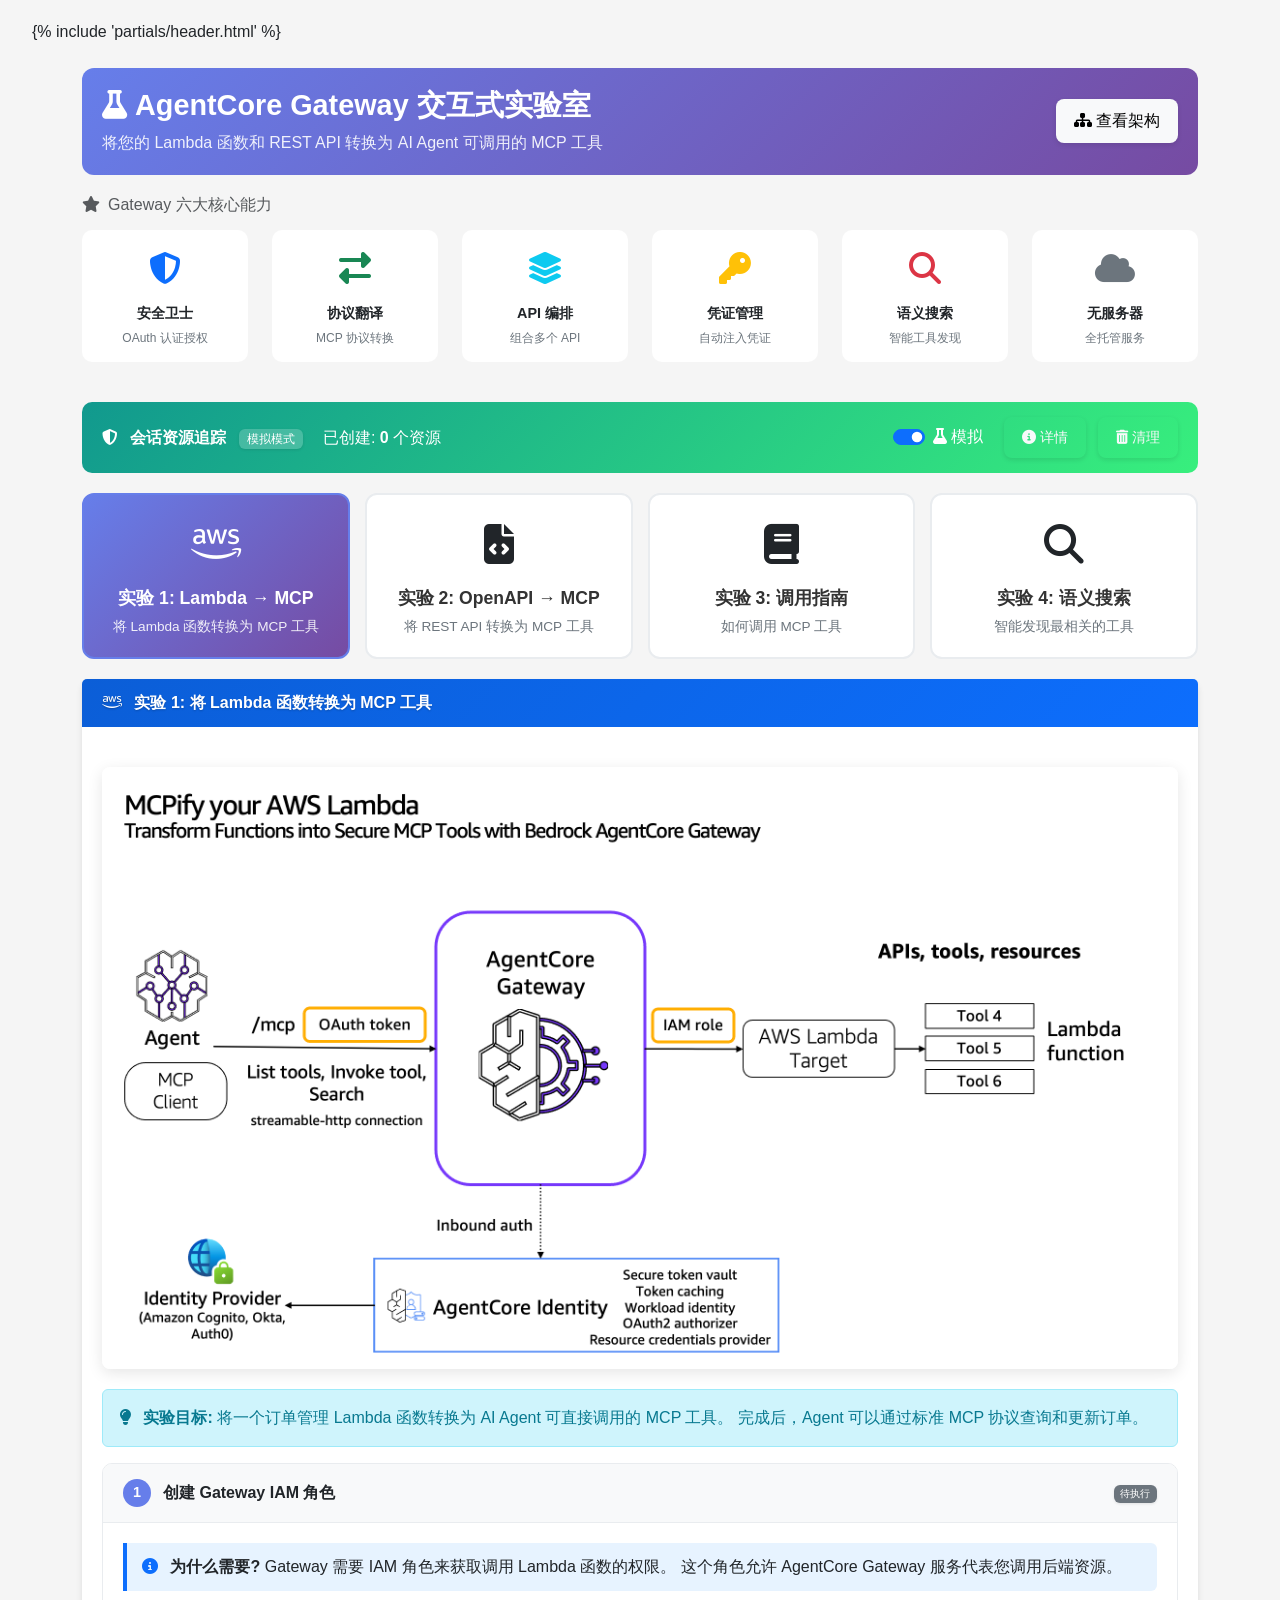
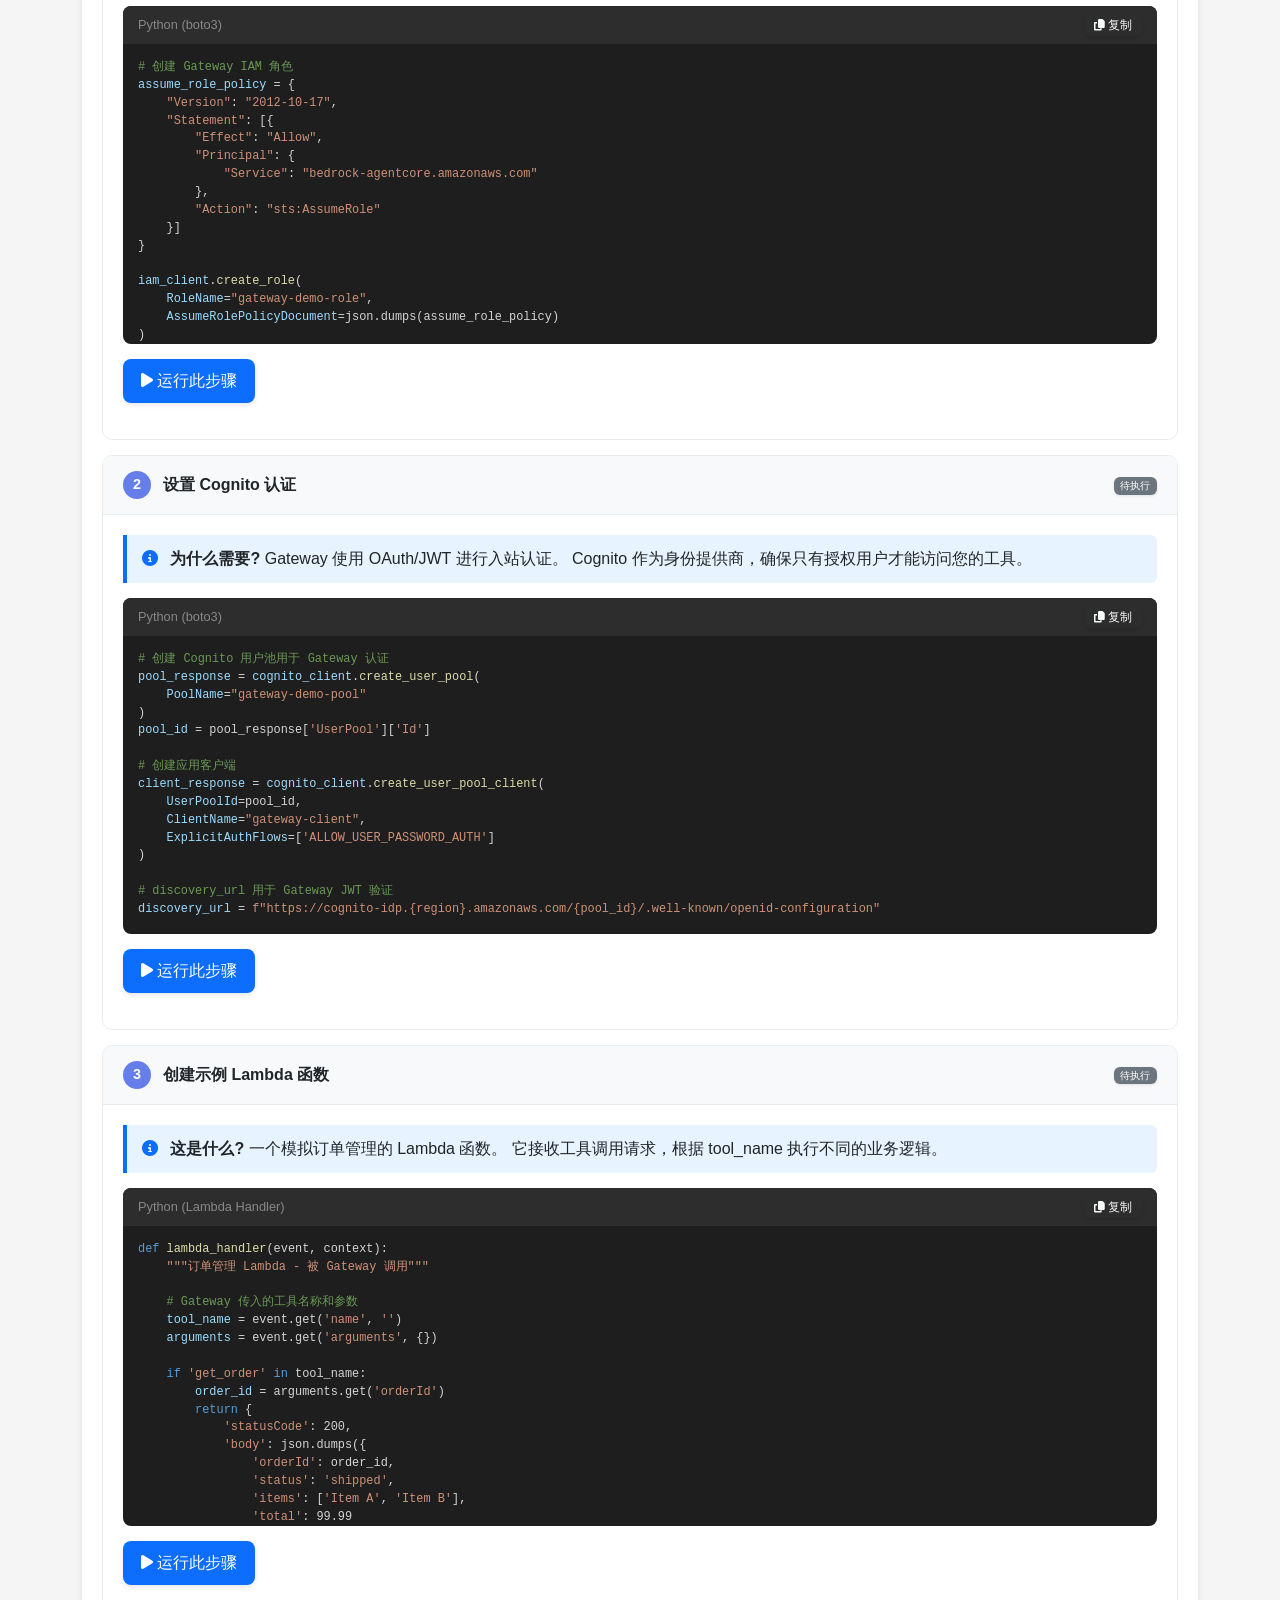
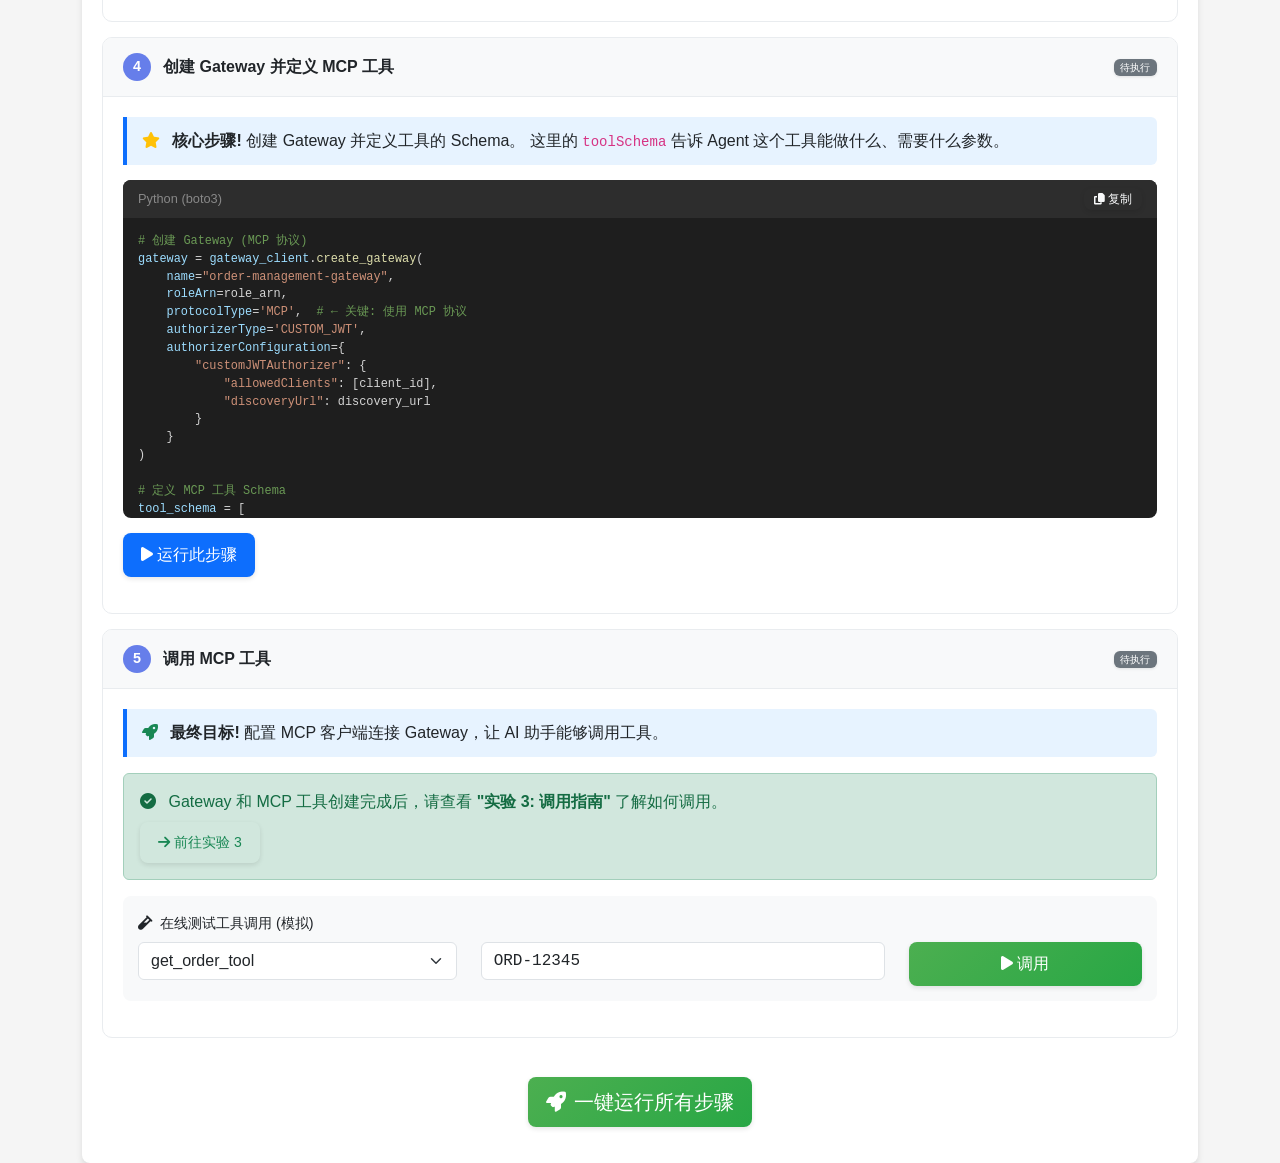
==== commit 2c707491: "fix: 修复 card-header 背景色覆盖问题并移除 Gateway 自动清理 1. 修复 CSS 样式问题:    - 通用 .card-header 背景样式不再覆盖 Bootstrap " ====
--- a/templates/agentcore-gateway.html
+++ b/templates/agentcore-gateway.html
@@ -373,6 +373,24 @@
         }
         .comparison-side.after {
             border-top: 4px solid #28a745;
+        }
+
+        /* Fix card-header with Bootstrap color classes */
+        .card-header.bg-primary {
+            background: linear-gradient(135deg, #0b5ed7, #0d6efd) !important;
+        }
+        .card-header.bg-success {
+            background: linear-gradient(135deg, #1a6b3d, #198754) !important;
+        }
+        .card-header.bg-primary.text-white,
+        .card-header.bg-success.text-white {
+            color: #ffffff !important;
+        }
+        .card-header.bg-primary.text-white i,
+        .card-header.bg-primary.text-white strong,
+        .card-header.bg-success.text-white i,
+        .card-header.bg-success.text-white strong {
+            color: #ffffff !important;
         }
     </style>
 </head>
--- a/static/css/style.css
+++ b/static/css/style.css
@@ -0,0 +1,536 @@
+body {
+    font-family: 'Segoe UI', Tahoma, Geneva, Verdana, sans-serif;
+    background-color: #f5f5f5;
+    padding: 20px;
+}
+
+.header {
+    margin-bottom: 20px;
+}
+
+.header h1 {
+    font-size: 24px;
+    font-weight: bold;
+    color: #333;
+    margin: 0;
+}
+
+/* Beautiful User Info and Authentication Styling */
+.user-info {
+    background: linear-gradient(135deg, #667eea 0%, #764ba2 100%);
+    color: white;
+    padding: 8px 16px;
+    border-radius: 20px;
+    font-size: 14px;
+    font-weight: 500;
+    box-shadow: 0 2px 4px rgba(0,0,0,0.1);
+    display: flex;
+    align-items: center;
+}
+
+.user-info i {
+    margin-right: 6px;
+}
+
+.logout-btn {
+    background: rgba(255,255,255,0.2);
+    border: 1px solid rgba(255,255,255,0.3);
+    color: white;
+    padding: 4px 12px;
+    border-radius: 15px;
+    font-size: 12px;
+    margin-left: 10px;
+    transition: all 0.2s;
+    text-decoration: none;
+}
+
+.logout-btn:hover {
+    background: rgba(255,255,255,0.3);
+    color: white;
+    transform: translateY(-1px);
+    text-decoration: none;
+}
+
+/* Enhanced GitHub Link Styling */
+.github-link {
+    color: #495057;
+    text-decoration: none;
+    padding: 8px 16px;
+    border-radius: 20px;
+    border: 1px solid #dee2e6;
+    background-color: white;
+    font-size: 14px;
+    font-weight: 500;
+    transition: all 0.2s ease;
+    display: inline-flex;
+    align-items: center;
+    gap: 8px;
+    box-shadow: 0 2px 4px rgba(0,0,0,0.1);
+}
+
+.github-link:hover {
+    color: #0d6efd;
+    background-color: #e9ecef;
+    border-color: #0d6efd;
+    text-decoration: none;
+    transform: translateY(-1px);
+    box-shadow: 0 4px 8px rgba(0, 0, 0, 0.15);
+}
+
+.github-icon {
+    width: 20px;
+    height: 20px;
+    fill: currentColor;
+}
+
+/* Enhanced Navigation Tab Styling */
+.nav-tabs {
+    border-bottom: 2px solid #dee2e6;
+    margin-bottom: 1.5rem;
+}
+
+.nav-tabs .nav-link {
+    color: #495057;
+    font-weight: 500;
+    padding: 12px 20px;
+    border: none;
+    border-radius: 8px 8px 0 0;
+    margin-right: 4px;
+    transition: all 0.2s ease;
+    background: white;
+    box-shadow: 0 2px 4px rgba(0,0,0,0.05);
+}
+
+.nav-tabs .nav-link:hover {
+    color: #0d6efd;
+    background: #f8f9fa;
+    transform: translateY(-1px);
+    box-shadow: 0 4px 8px rgba(0,0,0,0.1);
+}
+
+.nav-tabs .nav-link.active {
+    color: #0d6efd;
+    font-weight: 600;
+    background: white;
+    border-bottom: 3px solid #0d6efd;
+    box-shadow: 0 4px 12px rgba(13, 110, 253, 0.15);
+}
+
+/* Coming Soon Badge Styling */
+.coming-soon-badge {
+    font-size: 0.65rem;
+    margin-left: 5px;
+    padding: 0.25em 0.5em;
+    vertical-align: middle;
+    font-weight: normal;
+    background: linear-gradient(135deg, #ffc107, #fd7e14);
+    color: white;
+    border-radius: 10px;
+    box-shadow: 0 1px 3px rgba(0,0,0,0.2);
+}
+
+/* Enhanced Card Styling */
+.card {
+    border-radius: 12px;
+    box-shadow: 0 4px 12px rgba(0, 0, 0, 0.1);
+    border: none;
+    transition: all 0.2s ease;
+}
+
+.card:hover {
+    box-shadow: 0 8px 25px rgba(0, 0, 0, 0.15);
+    transform: translateY(-2px);
+}
+
+.card-header:not(.bg-primary):not(.bg-success):not(.bg-danger):not(.bg-warning):not(.bg-info) {
+    background: linear-gradient(135deg, #f8f9fa, #e9ecef);
+    border-bottom: 1px solid #dee2e6;
+}
+
+.card-header {
+    padding: 16px 24px;
+    border-radius: 12px 12px 0 0;
+}
+
+.card-header h3 {
+    font-size: 18px;
+    margin: 0;
+    color: #333;
+    font-weight: 600;
+}
+
+.main-content {
+    height: calc(100vh - 100px);
+}
+
+.stream-panel, .control-panel {
+    height: 100%;
+    display: flex;
+    flex-direction: column;
+}
+
+.card {
+    border-radius: 8px;
+    box-shadow: 0 4px 6px rgba(0, 0, 0, 0.1);
+    height: 100%;
+    display: flex;
+    flex-direction: column;
+}
+
+.card-header:not(.bg-primary):not(.bg-success):not(.bg-danger):not(.bg-warning):not(.bg-info) {
+    background-color: #f8f9fa;
+    border-bottom: 1px solid #dee2e6;
+}
+
+.card-header {
+    padding: 12px 20px;
+}
+
+.card-header h3 {
+    font-size: 18px;
+    margin: 0;
+    color: #333;
+}
+
+.card-body {
+    padding: 20px;
+    flex: 1;
+    overflow: auto;
+    width: 100%;
+    display: flex;
+    flex-direction: column;
+}
+
+#stream-container {
+    height: 100%;
+    width: 100%;
+    background-color: #eee;
+    border-radius: 4px;
+    overflow: hidden;
+    position: relative;
+}
+
+#stream-placeholder {
+    display: flex;
+    justify-content: center;
+    align-items: center;
+    height: 100%;
+    color: #666;
+    text-align: center;
+    padding: 20px;
+}
+
+#stream-frame {
+    width: 100%;
+    height: 100%;
+    border: none;
+}
+
+#log-container, #agentcore-log-container {
+    flex: 1;
+    min-height: 400px; /* Reduced height since it's now inside the controls card */
+    overflow-y: auto;
+    background-color: #212529;
+    border-radius: 4px;
+    padding: 10px;
+    font-family: monospace;
+    color: #f8f9fa;
+    width: 100%; /* Ensure full width */
+    text-align: left !important;
+}
+
+/* Ensure the logs div inside log-container is also left-aligned */
+#logs, #agentcore-logs {
+    text-align: left !important;
+    width: 100%;
+    display: block;
+}
+
+#logs .log-entry, #agentcore-logs .log-entry {
+    margin-bottom: 5px;
+    word-break: break-word;
+    text-align: left !important;
+    line-height: 1.4;
+    display: block !important;
+    white-space: pre-wrap;
+    padding: 0 !important;
+    margin-left: 0 !important;
+    text-indent: 0 !important;
+    justify-content: flex-start !important;
+    align-items: flex-start !important;
+}
+
+.log-timestamp {
+    color: #adb5bd;
+    margin-right: 8px;
+}
+
+.log-stdout {
+    color: #8bc34a;
+}
+
+.log-stderr {
+    color: #ff5252;
+}
+
+.log-info {
+    color: #2196f3;
+}
+
+.log-error {
+    color: #ff5252;
+}
+
+.log-success {
+    color: #4caf50;
+}
+
+/* Ensure badges in log entries are properly aligned */
+#logs .log-entry .badge, #agentcore-logs .log-entry .badge {
+    margin-right: 8px !important;
+    margin-left: 0 !important;
+    vertical-align: baseline !important;
+    display: inline !important;
+}
+
+/* Ensure timestamps are consistently formatted */
+#logs .log-entry .text-muted, #agentcore-logs .log-entry .text-muted {
+    margin-right: 8px !important;
+    margin-left: 0 !important;
+    display: inline !important;
+}
+
+/* Override any Bootstrap flexbox or alignment on log entry children */
+#logs .log-entry *, #agentcore-logs .log-entry * {
+    text-align: left !important;
+}
+
+.control-panel .card {
+    flex: 1;
+    width: 100%;
+    display: flex;
+    flex-direction: column;
+}
+
+.logs-section {
+    border-top: 1px solid #dee2e6;
+    padding-top: 15px;
+    display: block !important;
+    text-align: left !important;
+    align-items: flex-start !important;
+}
+
+/* Modern Button Styles */
+.btn {
+    border-radius: 8px;
+    font-weight: 500;
+    padding: 10px 18px;
+    transition: all 0.2s ease-in-out;
+    box-shadow: 0 2px 5px rgba(0, 0, 0, 0.1);
+    border: none;
+}
+
+.btn:hover {
+    transform: translateY(-2px);
+    box-shadow: 0 4px 8px rgba(0, 0, 0, 0.15);
+}
+
+.btn:active {
+    transform: translateY(0);
+    box-shadow: 0 1px 3px rgba(0, 0, 0, 0.1);
+}
+
+/* Primary button (Run Task) */
+.btn-info {
+    background: linear-gradient(135deg, #2196f3, #0d6efd);
+    color: white;
+}
+
+.btn-info:hover {
+    background: linear-gradient(135deg, #1976d2, #0b5ed7);
+    color: white;
+}
+
+/* Danger button (Stop Sandbox) */
+.btn-danger {
+    background: linear-gradient(135deg, #ff5252, #dc3545);
+    color: white;
+}
+
+.btn-danger:hover {
+    background: linear-gradient(135deg, #f44336, #c82333);
+    color: white;
+}
+
+/* Success button */
+.btn-success {
+    background: linear-gradient(135deg, #4caf50, #28a745);
+    color: white;
+}
+
+.btn-success:hover {
+    background: linear-gradient(135deg, #43a047, #218838);
+    color: white;
+}
+
+/* Secondary buttons */
+.btn-outline-secondary {
+    border: 1px solid #ced4da;
+    background: white;
+    color: #6c757d;
+}
+
+.btn-outline-secondary:hover {
+    background: #f8f9fa;
+    color: #495057;
+    border-color: #adb5bd;
+}
+
+.btn-outline-secondary.active {
+    background: linear-gradient(135deg, #6c757d, #5a6268);
+    color: white;
+}
+
+/* Primary outline button */
+.btn-outline-primary {
+    border: 1px solid #0d6efd;
+    background: white;
+    color: #0d6efd;
+}
+
+.btn-outline-primary:hover {
+    background: linear-gradient(135deg, #2196f3, #0d6efd);
+    color: white;
+    border-color: #0d6efd;
+}
+
+/* Badge styles */
+.badge {
+    font-weight: 500;
+    border-radius: 6px;
+    box-shadow: 0 1px 3px rgba(0, 0, 0, 0.1);
+}
+
+/* Fullscreen modal styles */
+.modal-fullscreen {
+    width: 100vw;
+    max-width: none;
+    height: 100vh;
+    margin: 0;
+}
+
+.modal-fullscreen .modal-content {
+    height: 100vh;
+    border: none;
+    border-radius: 0;
+}
+
+.modal-fullscreen .modal-header {
+    border-bottom: 1px solid #495057;
+    padding: 0.75rem 1rem;
+    min-height: 60px;
+}
+
+.modal-fullscreen .modal-body {
+    overflow: hidden;
+}
+
+#agentcore-fullscreen-container {
+    background-color: #000;
+    display: flex;
+    align-items: center;
+    justify-content: center;
+    position: relative;
+}
+
+#agentcore-fullscreen-container:empty::before {
+    content: "Loading browser content...";
+    color: #fff;
+    font-size: 18px;
+    text-align: center;
+}
+
+#agentcore-fullscreen-container iframe {
+    width: 100% !important;
+    height: 100% !important;
+    border: none !important;
+    border-radius: 0 !important;
+}
+
+/* Fullscreen button styles */
+#agentcore-fullscreen-btn {
+    transition: all 0.2s ease;
+}
+
+#agentcore-fullscreen-btn:hover {
+    background-color: #0d6efd;
+    color: white;
+    border-color: #0d6efd;
+}
+
+/* Enhanced card-header with bg-success for better text visibility */
+.card-header.bg-success {
+    background: linear-gradient(135deg, #1a6b3d, #198754) !important;
+    border-bottom: none;
+}
+
+.card-header.bg-success.text-white {
+    color: #ffffff !important;
+    text-shadow: 0 1px 2px rgba(0, 0, 0, 0.2);
+}
+
+.card-header.bg-success.text-white i,
+.card-header.bg-success.text-white .fas,
+.card-header.bg-success.text-white .far,
+.card-header.bg-success.text-white .fab {
+    color: #ffffff !important;
+    text-shadow: 0 1px 2px rgba(0, 0, 0, 0.3);
+}
+
+.card-header.bg-success.text-white strong {
+    color: #ffffff !important;
+    font-weight: 600;
+}
+
+/* Enhanced bg-primary style for better contrast */
+.card-header.bg-primary {
+    background: linear-gradient(135deg, #0b5ed7, #0d6efd) !important;
+    border-bottom: none;
+}
+
+.card-header.bg-primary.text-white {
+    color: #ffffff !important;
+    text-shadow: 0 1px 2px rgba(0, 0, 0, 0.2);
+}
+
+.card-header.bg-primary.text-white i,
+.card-header.bg-primary.text-white .fas,
+.card-header.bg-primary.text-white .far,
+.card-header.bg-primary.text-white .fab {
+    color: #ffffff !important;
+    text-shadow: 0 1px 2px rgba(0, 0, 0, 0.3);
+}
+
+.card-header.bg-primary.text-white strong {
+    color: #ffffff !important;
+    font-weight: 600;
+}
+
+@media (max-width: 767.98px) {
+    .main-content {
+        height: auto;
+    }
+    
+    .stream-panel, .control-panel {
+        height: auto;
+        margin-bottom: 20px;
+    }
+    
+    #stream-container {
+        height: 400px;
+    }
+    
+    #log-container, #agentcore-log-container {
+        height: 500px; /* Smaller height on mobile but still larger than original */
+    }
+}
